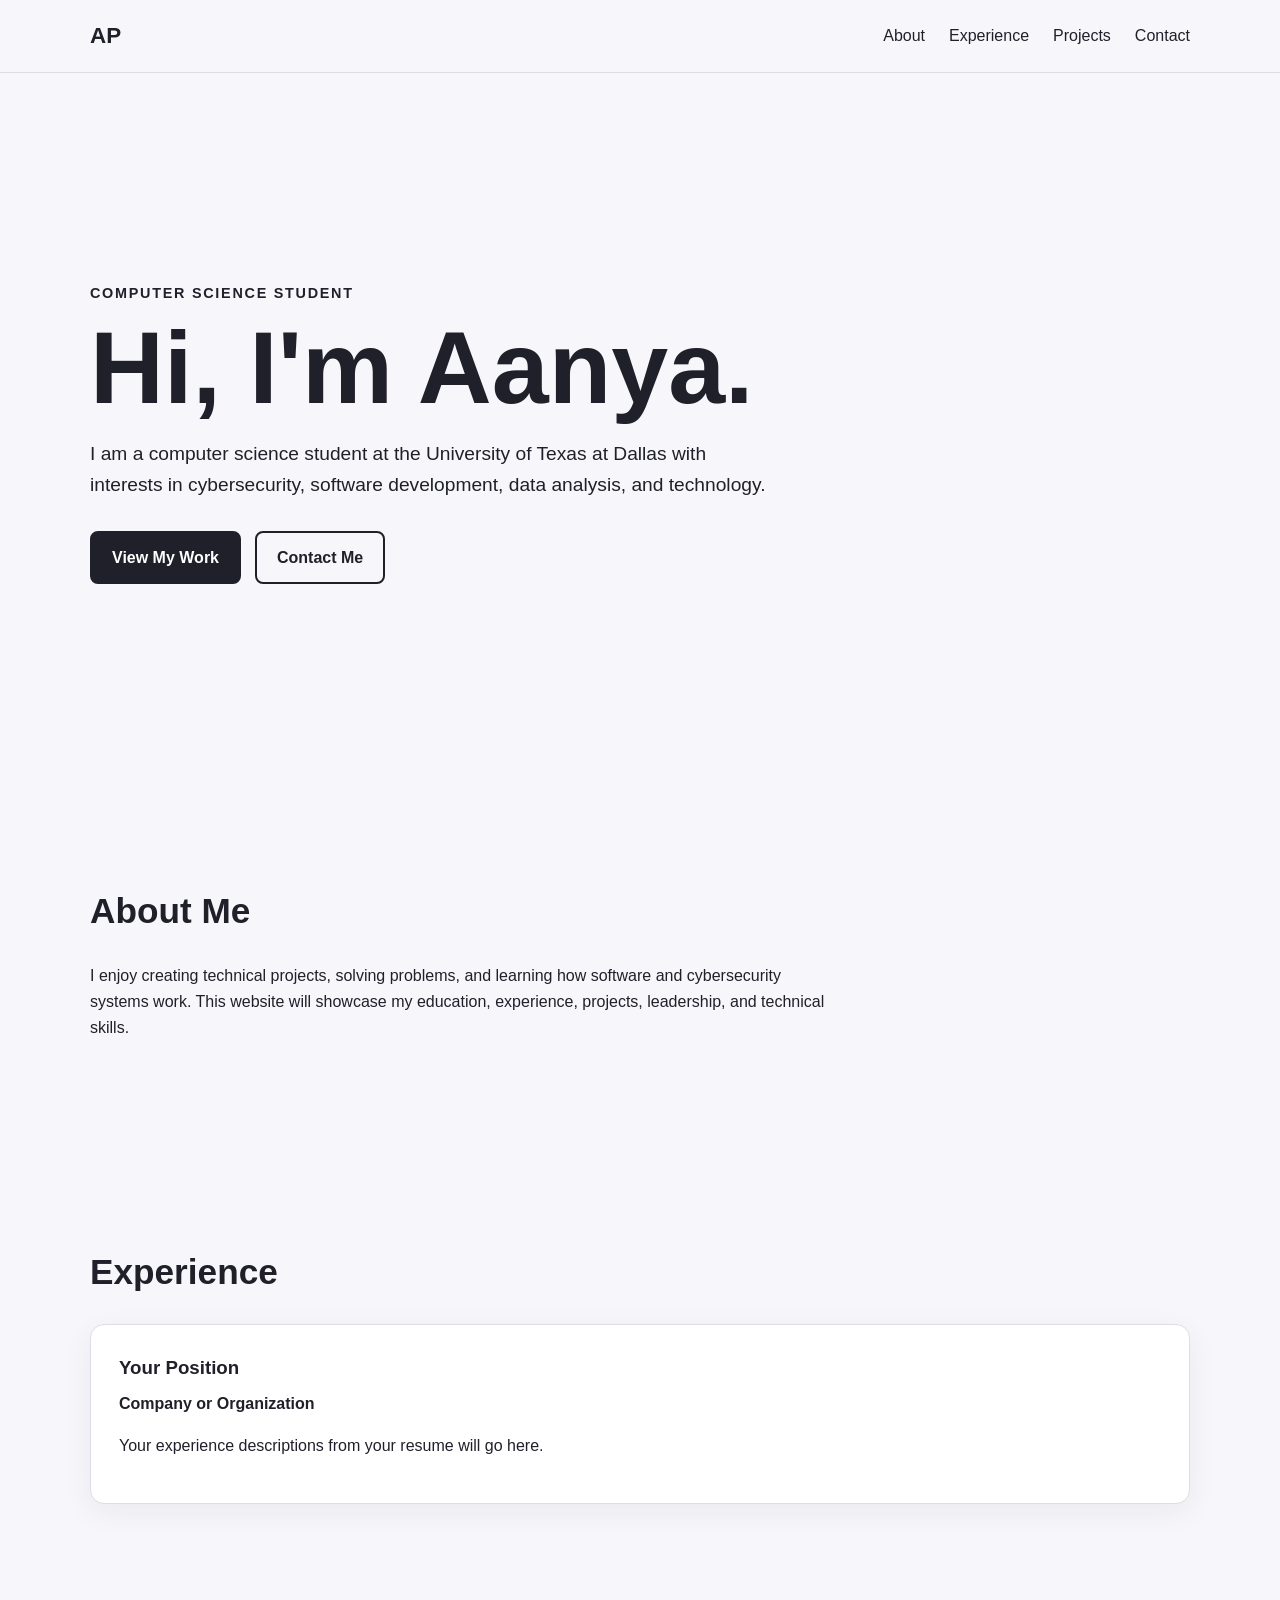
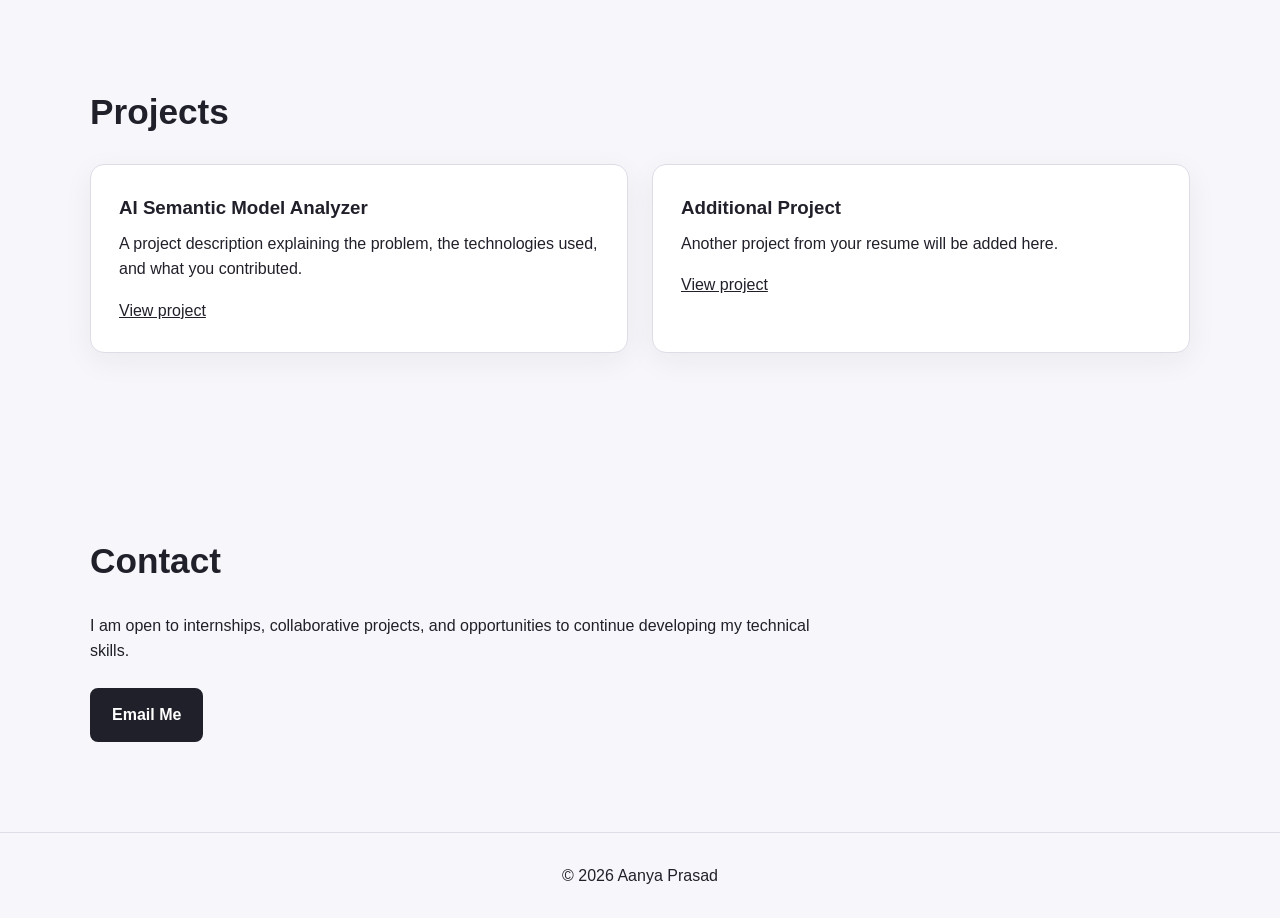
==== index.html @ 8bf86029 "created initial portfolio website" ====
<!DOCTYPE html>
<html lang="en">
<head>
    <meta charset="UTF-8">

    <meta
        name="viewport"
        content="width=device-width, initial-scale=1.0"
    >

    <meta
        name="description"
        content="Portfolio website for Aanya Prasad, a computer science student at UT Dallas."
    >

    <title>Aanya Prasad | Portfolio</title>

    <link rel="stylesheet" href="css/style.css">
</head>

<body>
    <header class="site-header">
        <nav class="navbar">
            <a class="logo" href="#home">AP</a>

            <ul class="nav-links">
                <li><a href="#about">About</a></li>
                <li><a href="#experience">Experience</a></li>
                <li><a href="#projects">Projects</a></li>
                <li><a href="#contact">Contact</a></li>
            </ul>
        </nav>
    </header>

    <main>
        <section id="home" class="hero">
            <p class="eyebrow">Computer Science Student</p>

            <h1>Hi, I'm Aanya.</h1>

            <p class="hero-description">
                I am a computer science student at the University of Texas
                at Dallas with interests in cybersecurity, software
                development, data analysis, and technology.
            </p>

            <div class="hero-buttons">
                <a class="button primary-button" href="#projects">
                    View My Work
                </a>

                <a class="button secondary-button" href="#contact">
                    Contact Me
                </a>
            </div>
        </section>

        <section id="about" class="content-section">
            <h2>About Me</h2>

            <p>
                I enjoy creating technical projects, solving problems, and
                learning how software and cybersecurity systems work. This
                website will showcase my education, experience, projects,
                leadership, and technical skills.
            </p>
        </section>

        <section id="experience" class="content-section">
            <h2>Experience</h2>

            <article class="card">
                <h3>Your Position</h3>
                <p class="card-subtitle">Company or Organization</p>
                <p>
                    Your experience descriptions from your resume will go here.
                </p>
            </article>
        </section>

        <section id="projects" class="content-section">
            <h2>Projects</h2>

            <div class="card-grid">
                <article class="card">
                    <h3>AI Semantic Model Analyzer</h3>

                    <p>
                        A project description explaining the problem, the
                        technologies used, and what you contributed.
                    </p>

                    <a href="#" aria-label="View AI Semantic Model Analyzer">
                        View project
                    </a>
                </article>

                <article class="card">
                    <h3>Additional Project</h3>

                    <p>
                        Another project from your resume will be added here.
                    </p>

                    <a href="#" aria-label="View additional project">
                        View project
                    </a>
                </article>
            </div>
        </section>

        <section id="contact" class="content-section">
            <h2>Contact</h2>

            <p>
                I am open to internships, collaborative projects, and
                opportunities to continue developing my technical skills.
            </p>

            <a class="button primary-button" href="mailto:your-email@example.com">
                Email Me
            </a>
        </section>
    </main>

    <footer>
        <p>
            &copy; <span id="current-year"></span> Aanya Prasad
        </p>
    </footer>

    <script src="js/script.js"></script>
</body>
</html>
---- css/style.css ----
/* Reset some browser defaults */
* {
    box-sizing: border-box;
    margin: 0;
    padding: 0;
}

html {
    scroll-behavior: smooth;
}

body {
    background: #f7f7fb;
    color: #20202a;
    font-family: Arial, Helvetica, sans-serif;
    line-height: 1.6;
}

a {
    color: inherit;
}

.site-header {
    position: sticky;
    top: 0;
    z-index: 100;
    background: rgba(247, 247, 251, 0.95);
    border-bottom: 1px solid #ddddE8;
}

.navbar {
    display: flex;
    align-items: center;
    justify-content: space-between;
    width: min(1100px, 90%);
    min-height: 72px;
    margin: 0 auto;
}

.logo {
    font-size: 1.4rem;
    font-weight: bold;
    text-decoration: none;
}

.nav-links {
    display: flex;
    gap: 24px;
    list-style: none;
}

.nav-links a {
    text-decoration: none;
}

.nav-links a:hover {
    text-decoration: underline;
}

main {
    width: min(1100px, 90%);
    margin: 0 auto;
}

.hero {
    display: flex;
    min-height: 80vh;
    flex-direction: column;
    justify-content: center;
    padding: 80px 0;
}

.eyebrow {
    margin-bottom: 12px;
    font-size: 0.9rem;
    font-weight: bold;
    letter-spacing: 0.12em;
    text-transform: uppercase;
}

.hero h1 {
    max-width: 800px;
    margin-bottom: 20px;
    font-size: clamp(3rem, 8vw, 6.5rem);
    line-height: 1;
}

.hero-description {
    max-width: 680px;
    font-size: 1.2rem;
}

.hero-buttons {
    display: flex;
    flex-wrap: wrap;
    gap: 14px;
    margin-top: 30px;
}

.button {
    display: inline-block;
    padding: 12px 20px;
    border: 2px solid #20202a;
    border-radius: 8px;
    font-weight: bold;
    text-decoration: none;
}

.primary-button {
    background: #20202a;
    color: white;
}

.secondary-button {
    background: transparent;
}

.button:hover {
    transform: translateY(-2px);
}

.content-section {
    padding: 90px 0;
}

.content-section h2 {
    margin-bottom: 24px;
    font-size: 2.2rem;
}

.content-section > p {
    max-width: 750px;
    margin-bottom: 24px;
}

.card-grid {
    display: grid;
    grid-template-columns: repeat(2, minmax(0, 1fr));
    gap: 24px;
}

.card {
    padding: 28px;
    background: white;
    border: 1px solid #ddddE8;
    border-radius: 14px;
    box-shadow: 0 8px 30px rgba(20, 20, 40, 0.06);
}

.card h3 {
    margin-bottom: 8px;
}

.card p {
    margin-bottom: 16px;
}

.card-subtitle {
    font-weight: bold;
}

footer {
    padding: 30px;
    text-align: center;
    border-top: 1px solid #ddddE8;
}

@media (max-width: 700px) {
    .nav-links {
        gap: 12px;
        font-size: 0.9rem;
    }

    .card-grid {
        grid-template-columns: 1fr;
    }

    .hero {
        min-height: 70vh;
    }
}
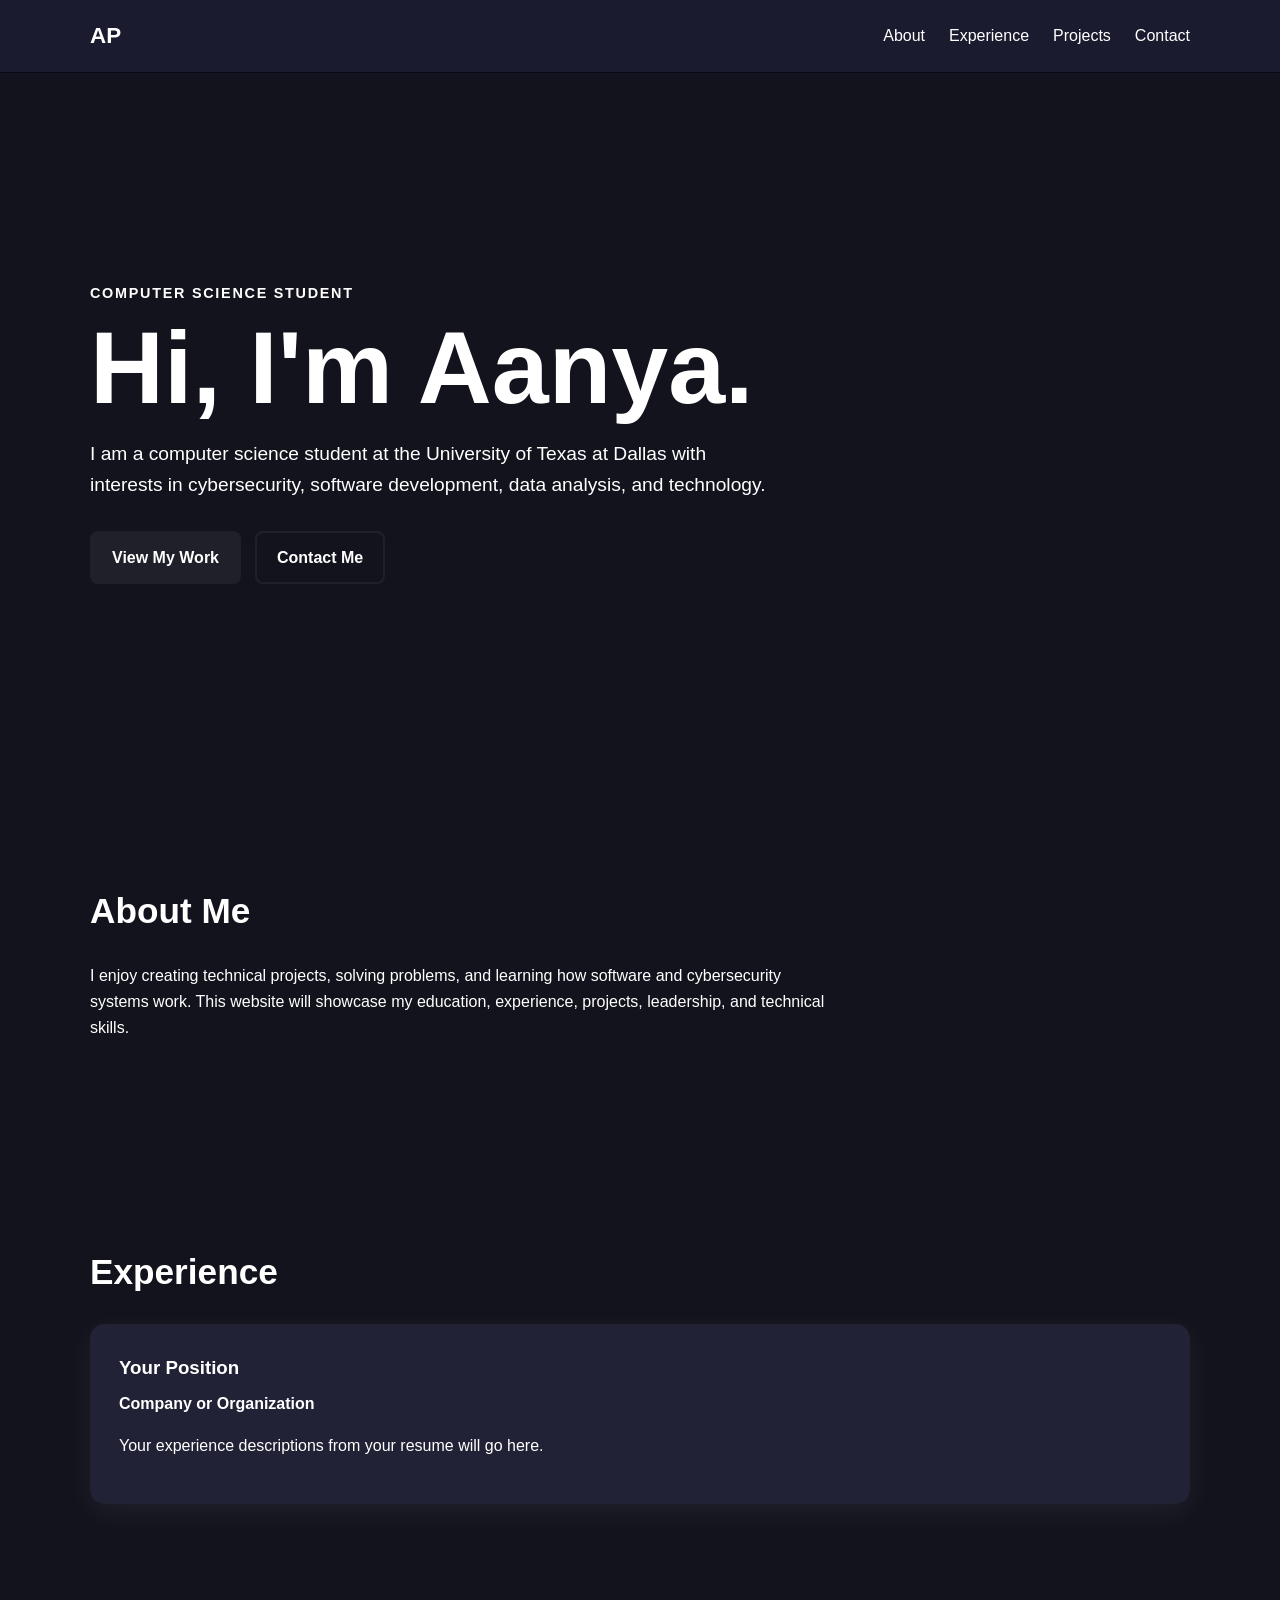
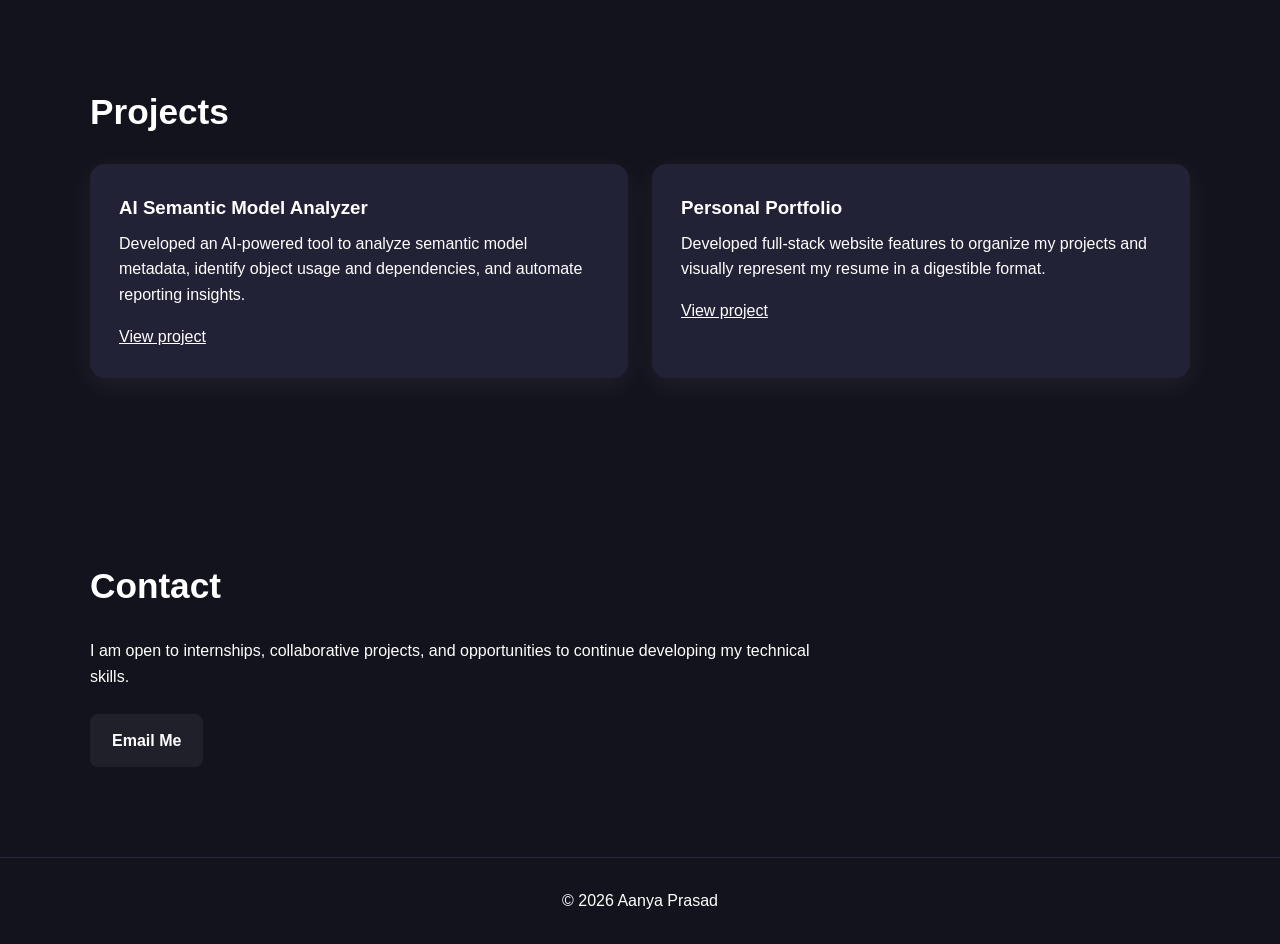
==== commit 9cd2cf36: "updated button glow" ====
--- a/index.html
+++ b/index.html
@@ -86,8 +86,9 @@
                     <h3>AI Semantic Model Analyzer</h3>
 
                     <p>
-                        A project description explaining the problem, the
-                        technologies used, and what you contributed.
+                        Developed an AI-powered tool to analyze semantic model 
+                        metadata, identify object usage and dependencies, and 
+                        automate reporting insights.
                     </p>
 
                     <a href="#" aria-label="View AI Semantic Model Analyzer">
@@ -96,10 +97,12 @@
                 </article>
 
                 <article class="card">
-                    <h3>Additional Project</h3>
+                    <h3>Personal Portfolio</h3>
 
                     <p>
-                        Another project from your resume will be added here.
+                        Developed full-stack website features to organize
+                        my projects and visually represent my resume in a 
+                        digestible format.
                     </p>
 
                     <a href="#" aria-label="View additional project">
--- a/css/style.css
+++ b/css/style.css
@@ -10,8 +10,8 @@
 }
 
 body {
-    background: #f7f7fb;
-    color: #20202a;
+    background: #13131d;
+    color: #ffffff;
     font-family: Arial, Helvetica, sans-serif;
     line-height: 1.6;
 }
@@ -24,8 +24,8 @@
     position: sticky;
     top: 0;
     z-index: 100;
-    background: rgba(247, 247, 251, 0.95);
-    border-bottom: 1px solid #ddddE8;
+    background: rgba(28, 28, 49, 0.95);
+    border-bottom: 1px solid #0a0a16;
 }
 
 .navbar {
@@ -104,6 +104,12 @@
     border-radius: 8px;
     font-weight: bold;
     text-decoration: none;
+
+    transition:
+        transform 0.25s ease,
+        box-shadow 0.25s ease,
+        background-color 0.25s ease,
+        color 0.25s ease;
 }
 
 .primary-button {
@@ -116,7 +122,10 @@
 }
 
 .button:hover {
-    transform: translateY(-2px);
+    transform: translateY(-3px) scale(1.03);
+    box-shadow:
+        0 0 10px rgba(121, 107, 245, 0.4),
+        0 0 25px rgba(20, 14, 75, 0.25);
 }
 
 .content-section {
@@ -141,10 +150,10 @@
 
 .card {
     padding: 28px;
-    background: white;
-    border: 1px solid #ddddE8;
+    background: rgb(33, 34, 53);
+    border: 1px solid #212132;
     border-radius: 14px;
-    box-shadow: 0 8px 30px rgba(20, 20, 40, 0.06);
+    box-shadow: 0 8px 30px rgba(253, 253, 253, 0.06);
 }
 
 .card h3 {
@@ -162,7 +171,7 @@
 footer {
     padding: 30px;
     text-align: center;
-    border-top: 1px solid #ddddE8;
+    border-top: 1px solid #27273f;
 }
 
 @media (max-width: 700px) {
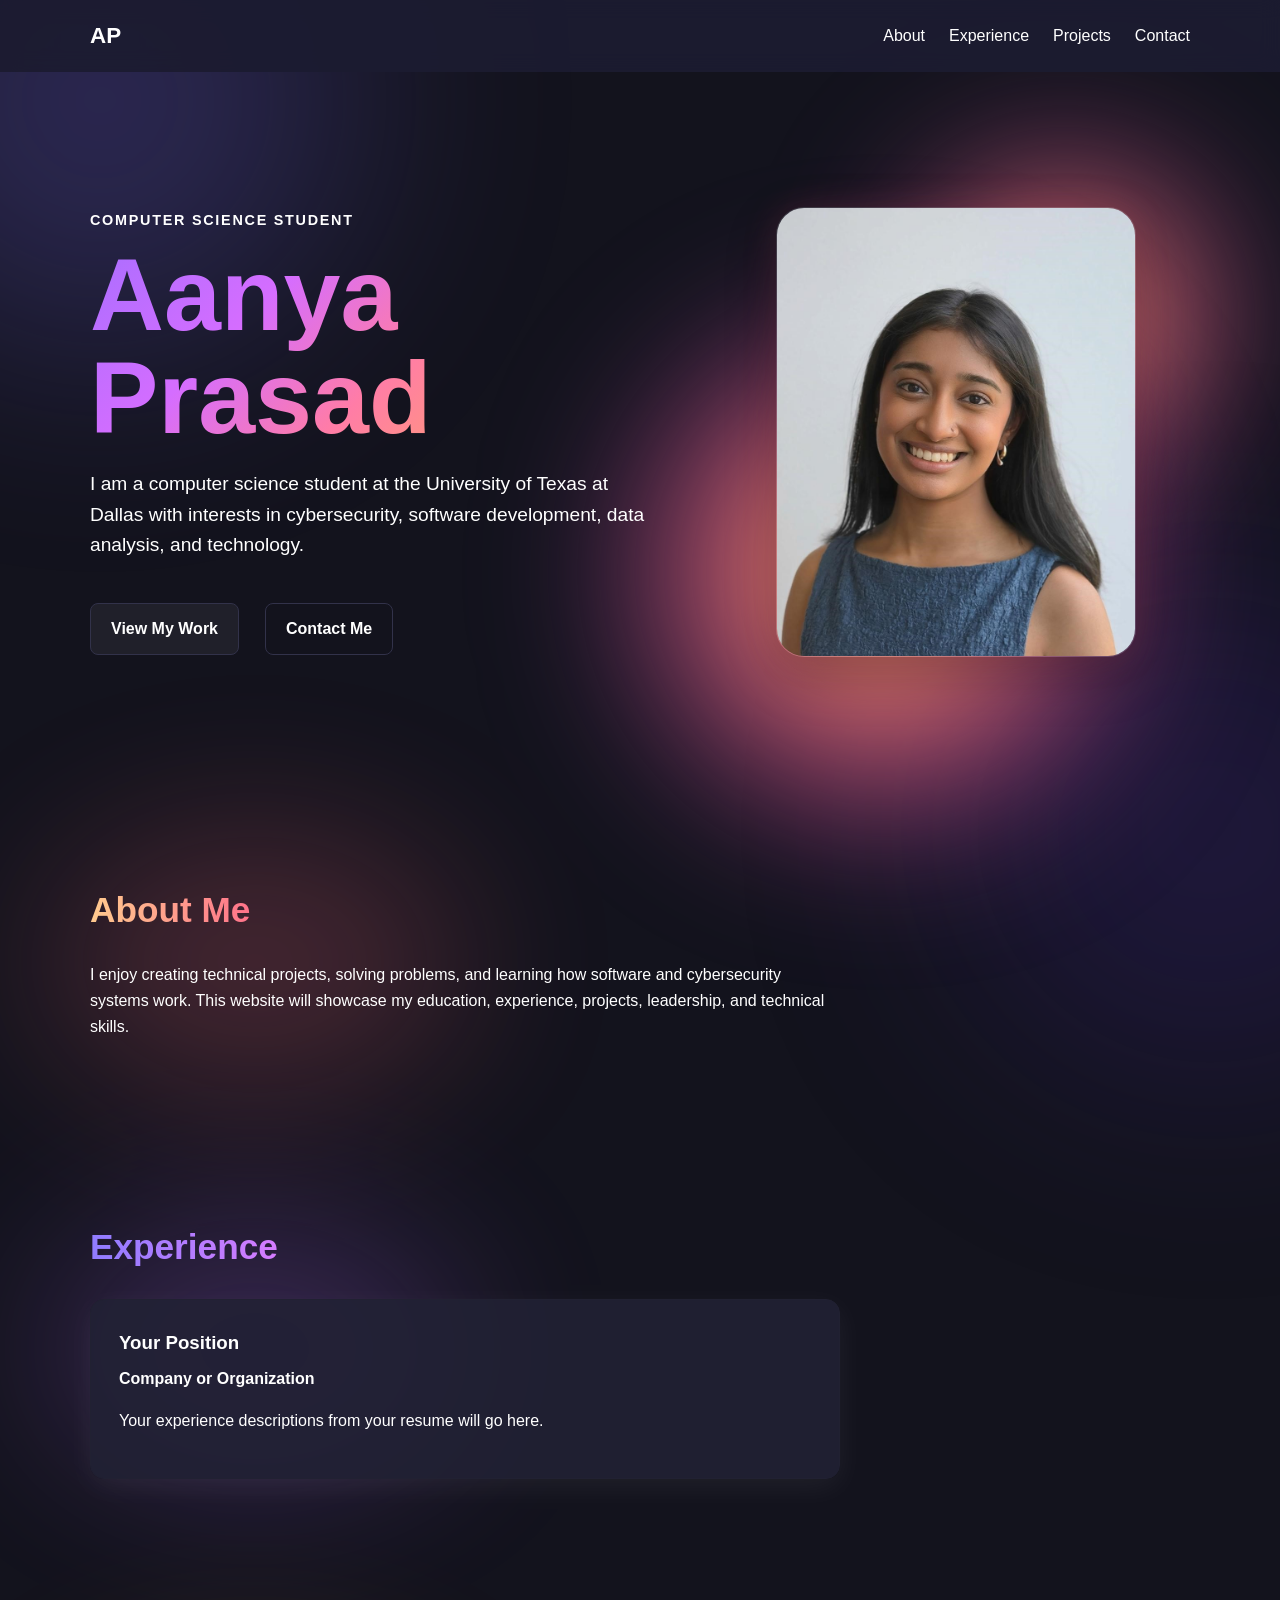
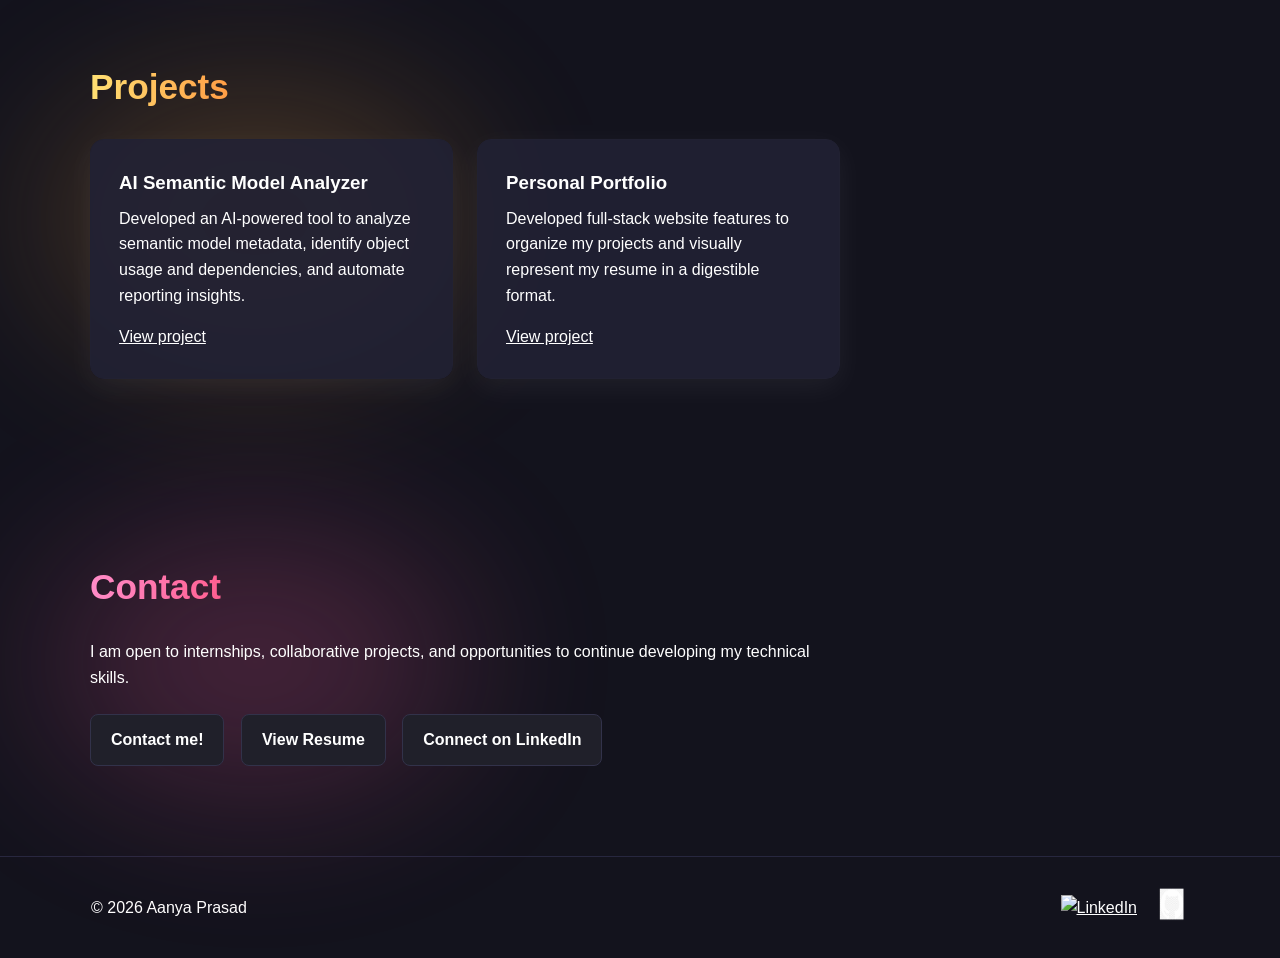
==== commit 480be970: "footer update, contact page fleshed out, idk what else" ====
--- a/index.html
+++ b/index.html
@@ -15,13 +15,13 @@
 
     <title>Aanya Prasad | Portfolio</title>
 
-    <link rel="stylesheet" href="css/style.css">
+    <link rel="stylesheet" href="assets/css/style.css">
 </head>
 
 <body>
     <header class="site-header">
         <nav class="navbar">
-            <a class="logo" href="#home">AP</a>
+            <a class="logo" href="index.html">AP</a>
 
             <ul class="nav-links">
                 <li><a href="#about">About</a></li>
@@ -34,104 +34,164 @@
 
     <main>
         <section id="home" class="hero">
-            <p class="eyebrow">Computer Science Student</p>
+            <div class="hero-content">
+                <p class="eyebrow">Computer Science Student</p>
 
-            <h1>Hi, I'm Aanya.</h1>
+                <h1 class="hero-name">Aanya Prasad</h1>
 
-            <p class="hero-description">
-                I am a computer science student at the University of Texas
-                at Dallas with interests in cybersecurity, software
-                development, data analysis, and technology.
-            </p>
+                <p class="hero-description">
+                    I am a computer science student at the University of Texas
+                    at Dallas with interests in cybersecurity, software
+                    development, data analysis, and technology.
+                </p>
 
-            <div class="hero-buttons">
-                <a class="button primary-button" href="#projects">
-                    View My Work
-                </a>
+                <div class="hero-buttons">
+                    <a class="button primary-button" href="#projects">
+                        View My Work
+                    </a>
 
-                <a class="button secondary-button" href="#contact">
-                    Contact Me
-                </a>
+                    <a class="button secondary-button" href="#contact">
+                        Contact Me
+                    </a>
+                </div>
+            </div>
+
+            <div class="hero-visual">
+                <div class="glow glow-top"></div>
+                <div class="glow glow-bottom"></div>
+
+                <img
+                    class="headshot"
+                    src="assets/images/headshot.jpg"
+                    alt="Portrait of Aanya Prasad"
+                >
             </div>
         </section>
 
-        <section id="about" class="content-section">
-            <h2>About Me</h2>
+        <section id="about" class="content-section about-section">
+            <div class="section-text">
+                <h2>About Me</h2>
 
-            <p>
-                I enjoy creating technical projects, solving problems, and
-                learning how software and cybersecurity systems work. This
-                website will showcase my education, experience, projects,
-                leadership, and technical skills.
-            </p>
+                <p>
+                    I enjoy creating technical projects, solving problems, and
+                    learning how software and cybersecurity systems work. This
+                    website will showcase my education, experience, projects,
+                    leadership, and technical skills.
+                </p>
+            </div>
         </section>
 
-        <section id="experience" class="content-section">
-            <h2>Experience</h2>
-
-            <article class="card">
-                <h3>Your Position</h3>
-                <p class="card-subtitle">Company or Organization</p>
-                <p>
-                    Your experience descriptions from your resume will go here.
-                </p>
-            </article>
-        </section>
-
-        <section id="projects" class="content-section">
-            <h2>Projects</h2>
-
-            <div class="card-grid">
-                <article class="card">
-                    <h3>AI Semantic Model Analyzer</h3>
-
-                    <p>
-                        Developed an AI-powered tool to analyze semantic model 
-                        metadata, identify object usage and dependencies, and 
-                        automate reporting insights.
-                    </p>
-
-                    <a href="#" aria-label="View AI Semantic Model Analyzer">
-                        View project
-                    </a>
-                </article>
+        <section id="experience" class="content-section experience-section">
+            <div class="section-text">
+                <h2>Experience</h2>
 
                 <article class="card">
-                    <h3>Personal Portfolio</h3>
-
+                    <h3>Your Position</h3>
+                    <p class="card-subtitle">Company or Organization</p>
                     <p>
-                        Developed full-stack website features to organize
-                        my projects and visually represent my resume in a 
-                        digestible format.
+                        Your experience descriptions from your resume will go here.
                     </p>
-
-                    <a href="#" aria-label="View additional project">
-                        View project
-                    </a>
                 </article>
             </div>
         </section>
 
-        <section id="contact" class="content-section">
-            <h2>Contact</h2>
+        <section id="projects" class="content-section projects-section">
+            <div class = "section-text">
+                <h2>Projects</h2>
 
-            <p>
-                I am open to internships, collaborative projects, and
-                opportunities to continue developing my technical skills.
-            </p>
+                <div class="card-grid">
+                    <article class="card">
+                        <h3>AI Semantic Model Analyzer</h3>
 
-            <a class="button primary-button" href="mailto:your-email@example.com">
-                Email Me
-            </a>
+                        <p>
+                            Developed an AI-powered tool to analyze semantic model 
+                            metadata, identify object usage and dependencies, and 
+                            automate reporting insights.
+                        </p>
+
+                        <a href="#" aria-label="View AI Semantic Model Analyzer">
+                            View project
+                        </a>
+                    </article>
+
+                    <article class="card">
+                        <h3>Personal Portfolio</h3>
+
+                        <p>
+                            Developed full-stack website features to organize
+                            my projects and visually represent my resume in a 
+                            digestible format.
+                        </p>
+
+                        <a href="#" aria-label="View additional project">
+                            View project
+                        </a>
+                    </article>
+                </div>
+            </div>
+        </section>
+
+        <section id="contact" class="content-section contact-section">
+            <div class = "section-text">
+                <h2>Contact</h2>
+
+                <p>
+                    I am open to internships, collaborative projects, and
+                    opportunities to continue developing my technical skills.
+                </p>
+
+                <a class="button primary-button" href="contact.html">
+                    Contact me!
+                </a>
+
+                <a class="button primary-button" href="assets/resume/Aanya_Resume_2026.pdf"
+                    target="_blank">
+                    View Resume
+                </a>
+
+                <a class="button primary-button" href="https://www.linkedin.com/in/aanya-prasad-876735283/"
+                    target="_blank"
+                    rel="noopener noreferrer">
+                    Connect on LinkedIn
+                </a>
+            </div>
         </section>
     </main>
 
     <footer>
-        <p>
-            &copy; <span id="current-year"></span> Aanya Prasad
-        </p>
+        <div class="footer-content">
+            <p>&copy; <span id="current-year"></span> Aanya Prasad</p>
+
+            <div class="social-links">
+                <a
+                    href="https://www.linkedin.com/in/aanya-prasad-876735283/"
+                    target="_blank"
+                    rel="noopener noreferrer"
+                    aria-label="Visit my LinkedIn profile"
+                >
+                    <img
+                        src="assets/images/linkedin.jpg"
+                        alt="LinkedIn"
+                        class="social-icon"
+                    >
+                </a>
+
+                <a
+                    href="https://github.com/aanyaprsd"
+                    target="_blank"
+                    rel="noopener noreferrer"
+                    aria-label="Visit my GitHub profile"
+                >
+                    <img
+                        src="assets/images/github.png"
+                        alt="GitHub"
+                        class="social-icon"
+                    >
+                </a>
+            </div>
+        </div>
     </footer>
 
-    <script src="js/script.js"></script>
+    <script src="assets/js/script.js"></script>
 </body>
 </html>
--- a/assets/css/style.css
+++ b/assets/css/style.css
@@ -0,0 +1,739 @@
+/* ------------------------------
+   Global reset and base styles
+------------------------------ */
+
+* {
+    box-sizing: border-box;
+    margin: 0;
+    padding: 0;
+}
+
+html {
+    scroll-behavior: smooth;
+}
+
+body {
+    position: relative;
+    min-height: 100vh;
+    overflow-x: hidden;
+
+    background: #13131d;
+    color: #ffffff;
+
+    font-family: Arial, Helvetica, sans-serif;
+    line-height: 1.6;
+}
+
+body::before,
+body::after {
+    content: "";
+    position: fixed;
+    z-index: -2;
+
+    width: 500px;
+    height: 500px;
+
+    border-radius: 50%;
+    filter: blur(120px);
+    opacity: 0.35;
+
+    pointer-events: none;
+}
+
+body::before {
+    top: -150px;
+    left: -150px;
+
+    background: rgba(121, 107, 245, 0.7);
+}
+
+body::after {
+    right: -180px;
+    bottom: -180px;
+
+    background: rgba(70, 40, 160, 0.65);
+}
+
+a {
+    color: inherit;
+}
+
+
+/* ------------------------------
+   Header and navigation
+------------------------------ */
+
+.site-header {
+    position: sticky;
+    top: 0;
+    z-index: 100;
+
+    background: rgba(28, 28, 49, 0.95);
+    backdrop-filter: blur(10px);
+}
+
+.navbar {
+    display: flex;
+    align-items: center;
+    justify-content: space-between;
+
+    width: min(1100px, 90%);
+    min-height: 72px;
+    margin: 0 auto;
+}
+
+.logo {
+    display: inline-block;
+
+    font-size: 1.4rem;
+    font-weight: bold;
+    text-decoration: none;
+
+    transition:
+        transform 0.25s ease,
+        text-shadow 0.25s ease,
+        color 0.25s ease;
+}
+
+.logo:hover {
+    transform: translateY(-3px) scale(1.08);
+
+    text-shadow:
+        0 0 10px rgba(121, 107, 245, 0.75),
+        0 0 22px rgba(121, 107, 245, 0.45),
+        0 0 34px rgba(121, 107, 245, 0.25);
+}
+
+.nav-links {
+    display: flex;
+    gap: 24px;
+
+    list-style: none;
+}
+
+.nav-links a {
+    display: inline-block;
+
+    text-decoration: none;
+    letter-spacing: 0;
+
+    transition:
+        transform 0.25s ease,
+        text-shadow 0.25s ease,
+        letter-spacing 0.25s ease,
+        color 0.25s ease;
+}
+
+.nav-links a:hover {
+    letter-spacing: 0.05em;
+    transform: translateY(-3px) scale(1.09);
+
+    text-shadow:
+        0 0 10px rgba(121, 107, 245, 0.7),
+        0 0 20px rgba(121, 107, 245, 0.45),
+        0 0 35px rgba(121, 107, 245, 0.25);
+}
+
+
+/* ------------------------------
+   Main layout
+------------------------------ */
+
+main {
+    width: min(1100px, 90%);
+    margin: 0 auto;
+}
+
+
+/* ------------------------------
+   Hero section
+------------------------------ */
+
+.hero {
+    display: grid;
+    grid-template-columns: 1.1fr 0.9fr;
+    align-items: center;
+    gap: 60px;
+
+    min-height: 80vh;
+    padding: 80px 0;
+}
+
+.hero-content {
+    position: relative;
+    z-index: 2;
+}
+
+.eyebrow {
+    margin-bottom: 12px;
+
+    font-size: 0.9rem;
+    font-weight: bold;
+    letter-spacing: 0.12em;
+    text-transform: uppercase;
+}
+
+.hero h1 {
+    max-width: 800px;
+    margin-bottom: 20px;
+
+    font-size: clamp(3rem, 8vw, 6.5rem);
+    line-height: 1;
+}
+
+.hero-name {
+    background-image: linear-gradient(
+        135deg,
+        #8174ff 0%,
+        #a96eff 20%,
+        #d56dff 42%,
+        #ff7ca7 60%,
+        #ff9d73 78%,
+        #ffe07e 100%
+    );
+
+    background-size: 150% 100%;
+    background-position: 75% center;
+
+    background-clip: text;
+    -webkit-background-clip: text;
+
+    color: transparent;
+    -webkit-text-fill-color: transparent;
+}
+
+.hero-description {
+    max-width: 680px;
+
+    font-size: 1.2rem;
+}
+
+.hero-buttons {
+    display: flex;
+    flex-wrap: wrap;
+    gap: 14px;
+
+    margin-top: 30px;
+}
+
+
+/* ------------------------------
+   Hero image and glow
+------------------------------ */
+
+.hero-visual {
+    position: relative;
+    isolation: isolate;
+
+    display: flex;
+    align-items: center;
+    justify-content: center;
+
+    min-height: 520px;
+}
+
+.glow {
+    position: absolute;
+    z-index: -1;
+
+    width: 420px;
+    height: 420px;
+
+    border-radius: 50%;
+    filter: blur(75px);
+
+    pointer-events: none;
+}
+
+.glow-bottom {
+
+    left: -100px;
+    bottom: -140px;
+    width: 520px;
+    height: 520px;
+
+    background: radial-gradient(
+        circle,
+        rgba(255, 204, 101, 1) 0%,
+        rgba(255, 118, 112, 0.85) 30%,
+        rgba(225, 76, 158, 0.55) 55%,
+        rgba(140, 88, 255, 0.25) 72%,
+        transparent 82%
+    );
+}
+
+.glow-top {
+
+    right: -40px;
+    top: -20px;
+    width: 330px;
+    height: 330px;
+
+    background: radial-gradient(
+        circle,
+        rgba(255, 204, 101, 1) 0%,
+        rgba(255, 118, 112, 0.85) 30%,
+        rgba(225, 76, 158, 0.55) 55%,
+        rgba(140, 88, 255, 0.25) 72%,
+        transparent 82%
+    );
+}
+
+.headshot-placeholder,
+.headshot {
+    position: relative;
+    z-index: 1;
+
+    width: min(360px, 85%);
+    aspect-ratio: 4 / 5;
+
+    border: 1px solid rgba(255, 255, 255, 0.16);
+    border-radius: 28px;
+}
+
+.headshot-placeholder {
+    display: flex;
+    align-items: center;
+    justify-content: center;
+
+    background: rgba(255, 255, 255, 0.04);
+    backdrop-filter: blur(10px);
+
+    color: rgba(255, 255, 255, 0.55);
+    font-weight: bold;
+    letter-spacing: 0.08em;
+    text-transform: uppercase;
+}
+
+.headshot {
+    display: block;
+    object-fit: cover;
+
+    box-shadow:
+        0 18px 50px rgba(0, 0, 0, 0.3),
+        0 0 35px rgba(255, 105, 132, 0.16);
+}
+
+
+/* ------------------------------
+   Buttons
+------------------------------ */
+
+.button {
+    display: inline-block;
+
+    padding: 12px 20px;
+
+    margin-right: 12px;
+    margin-top: 12px;
+
+    border: 1.5px solid #32324a;
+    border-radius: 8px;
+
+    font-weight: bold;
+    text-decoration: none;
+
+    transition:
+        transform 0.25s ease,
+        box-shadow 0.25s ease,
+        background-color 0.25s ease,
+        color 0.25s ease;
+}
+
+.primary-button {
+    background: #20202a;
+    color: #ffffff;
+}
+
+.secondary-button {
+    background: transparent;
+    color: #ffffff;
+}
+
+.button:hover {
+    transform: translateY(-3px) scale(1.03);
+
+    box-shadow:
+        0 0 10px rgba(121, 107, 245, 0.4),
+        0 0 25px rgba(121, 107, 245, 0.25);
+}
+
+
+/* ------------------------------
+   Content sections
+------------------------------ */
+.content-section {
+    padding: 90px 0;
+}
+
+.content-section h2 {
+    margin-bottom: 24px;
+    font-size: 2.2rem;
+}
+
+.contact-form {
+    display: flex;
+    flex-direction: column;
+    gap: 24px;
+
+    width: 100%;
+    max-width: 700px;
+}
+
+.form-field {
+    display: flex;
+    flex-direction: column;
+    gap: 8px;
+}
+
+.form-field label {
+    font-size: 0.95rem;
+    font-weight: bold;
+}
+
+.form-field input,
+.form-field textarea {
+    width: 100%;
+    padding: 14px 16px;
+
+    background: rgba(255, 255, 255, 0.05);
+    color: #ffffff;
+
+    border: 1px solid rgba(255, 255, 255, 0.15);
+    border-radius: 10px;
+
+    font: inherit;
+
+    transition:
+        border-color 0.25s ease,
+        box-shadow 0.25s ease,
+        background-color 0.25s ease;
+}
+
+.form-field textarea {
+    resize: vertical;
+    min-height: 160px;
+}
+
+.form-field input:focus,
+.form-field textarea:focus {
+    outline: none;
+
+    background: rgba(255, 255, 255, 0.07);
+    border-color: rgba(169, 110, 255, 0.8);
+
+    box-shadow:
+        0 0 0 3px rgba(169, 110, 255, 0.12),
+        0 0 22px rgba(169, 110, 255, 0.12);
+}
+
+.content-section > p {
+    max-width: 750px;
+    margin-bottom: 24px;
+}
+
+.section-text {
+    position: relative;
+    isolation: isolate;
+
+    max-width: 750px;
+}
+
+.section-text::before {
+    content: "";
+    position: absolute;
+    z-index: -1;
+
+    width: 420px;
+    height: 260px;
+
+    top: 50%;
+    left: 22%;
+
+    transform: translate(-50%, -50%);
+    border-radius: 50%;
+
+    filter: blur(85px);
+    opacity: 0.22;
+
+    pointer-events: none;
+}
+
+.section-text h2 {
+    display: inline-block;
+
+    background-clip: text;
+    -webkit-background-clip: text;
+
+    color: transparent;
+    -webkit-text-fill-color: transparent;
+}
+
+
+/* ------------------------------
+    Contact Page Stuff
+------------------------------ */
+.contact-page {
+    display: grid;
+    grid-template-columns: 0.85fr 1.15fr;
+    align-items: start;
+    gap: 70px;
+
+    min-height: calc(100vh - 72px);
+    padding: 100px 0;
+}
+
+.contact-intro h1 {
+    margin-bottom: 20px;
+
+    font-size: clamp(3rem, 7vw, 5.5rem);
+    line-height: 1;
+
+    background-image: linear-gradient(
+        275deg,
+        #fbb9db,
+        #fc3d79
+    );
+
+    background-clip: text;
+    -webkit-background-clip: text;
+
+    color: transparent;
+    -webkit-text-fill-color: transparent;
+}
+
+.contact-intro p {
+    max-width: 500px;
+}
+
+.contact-form {
+    width: 100%;
+    max-width: 650px;
+}
+
+.contact-section .button {
+    margin-top: 24px;
+}
+.contact-form-container {
+    position: relative;
+    isolation: isolate;
+    width: 100%;
+    max-width: 750px;
+}
+
+.contact-form-container::before {
+    content: "";
+    position: absolute;
+    z-index: -1;
+
+    width: 700px;
+    height: 500px;
+
+    top: 50%;
+    left: 50%;
+    transform: translate(-50%, -50%);
+
+    border-radius: 50%;
+    background: #ff5fa2;
+
+    filter: blur(110px);
+    opacity: 0.25;
+}
+
+/* ------------------------------
+   Section glow colors
+------------------------------ */
+
+.about-section .section-text::before {
+    background: #ff6f7d;
+}
+
+.experience-section .section-text::before {
+    background: #b66cff;
+}
+
+.projects-section .section-text::before {
+    background: #ffae42;
+}
+
+.contact-section .section-text::before {
+    background: #ff5fa2;
+}
+
+
+/* ------------------------------
+   Section heading gradients
+------------------------------ */
+
+.about-section h2 {
+    background-image: linear-gradient(
+        90deg,
+        #ffcb8e,
+        #ff738a
+    );
+}
+
+.experience-section h2 {
+    background-image: linear-gradient(
+        90deg,
+        #8f7cff,
+        #d67cff
+    );
+}
+
+.projects-section h2 {
+    background-image: linear-gradient(
+        90deg,
+        #ffe073,
+        #ff9d45
+    );
+}
+
+.contact-section h2 {
+    background-image: linear-gradient(
+        90deg,
+        #ff8cc8,
+        #ff5f91
+    );
+}
+
+
+/* ------------------------------
+   Cards
+------------------------------ */
+
+.card-grid {
+    display: grid;
+    grid-template-columns: repeat(2, minmax(0, 1fr));
+    gap: 24px;
+}
+
+.card {
+    padding: 28px;
+
+    background: rgba(33, 34, 53, 0.88);
+    border: 1px solid #212132;
+    border-radius: 14px;
+
+    box-shadow: 0 8px 30px rgba(253, 253, 253, 0.06);
+}
+
+.card h3 {
+    margin-bottom: 8px;
+}
+
+.card p {
+    margin-bottom: 16px;
+}
+
+.card-subtitle {
+    font-weight: bold;
+}
+
+
+/* ------------------------------
+   Footer
+------------------------------ */
+
+footer {
+    padding: 30px;
+
+    text-align: center;
+
+    border-top: 1px solid #27273f;
+}
+
+.footer-content {
+    display: flex;
+    justify-content: space-between;
+    align-items: center;
+
+    width: min(1100px, 90%);
+    margin: 0 auto;
+}
+
+.social-icon {
+    width: 34px;
+    height: 34px;
+
+    transition:
+        transform 0.25s ease,
+        filter 0.25s ease;
+}
+
+.social-icon:hover {
+    transform: translateY(-3px) scale(1.1);
+
+    filter:
+        drop-shadow(0 0 8px rgba(121, 107, 245, 0.6))
+        drop-shadow(0 0 18px rgba(121, 107, 245, 0.35));
+}
+
+.social-links {
+    display: flex;
+    align-items: center;
+    gap: 18px;
+}
+
+
+/* ------------------------------
+   Mobile styles
+------------------------------ */
+
+@media (max-width: 800px) {
+    .hero {
+        grid-template-columns: 1fr;
+        gap: 30px;
+
+        min-height: auto;
+        padding: 90px 0 60px;
+    }
+
+    .hero-visual {
+        min-height: 420px;
+    }
+
+    .headshot-placeholder,
+    .headshot {
+        width: min(320px, 82%);
+    }
+}
+
+@media (max-width: 800px) {
+    .contact-page {
+        grid-template-columns: 1fr;
+        gap: 45px;
+        padding: 70px 0;
+    }
+}
+
+@media (max-width: 700px) {
+    .navbar {
+        min-height: 64px;
+    }
+
+    .nav-links {
+        gap: 12px;
+
+        font-size: 0.9rem;
+    }
+
+    .card-grid {
+        grid-template-columns: 1fr;
+    }
+
+    .hero h1 {
+        font-size: clamp(3rem, 15vw, 5rem);
+    }
+
+    .content-section {
+        padding: 70px 0;
+    }
+
+    .section-text::before {
+        width: 320px;
+        height: 220px;
+
+        left: 35%;
+    }
+}
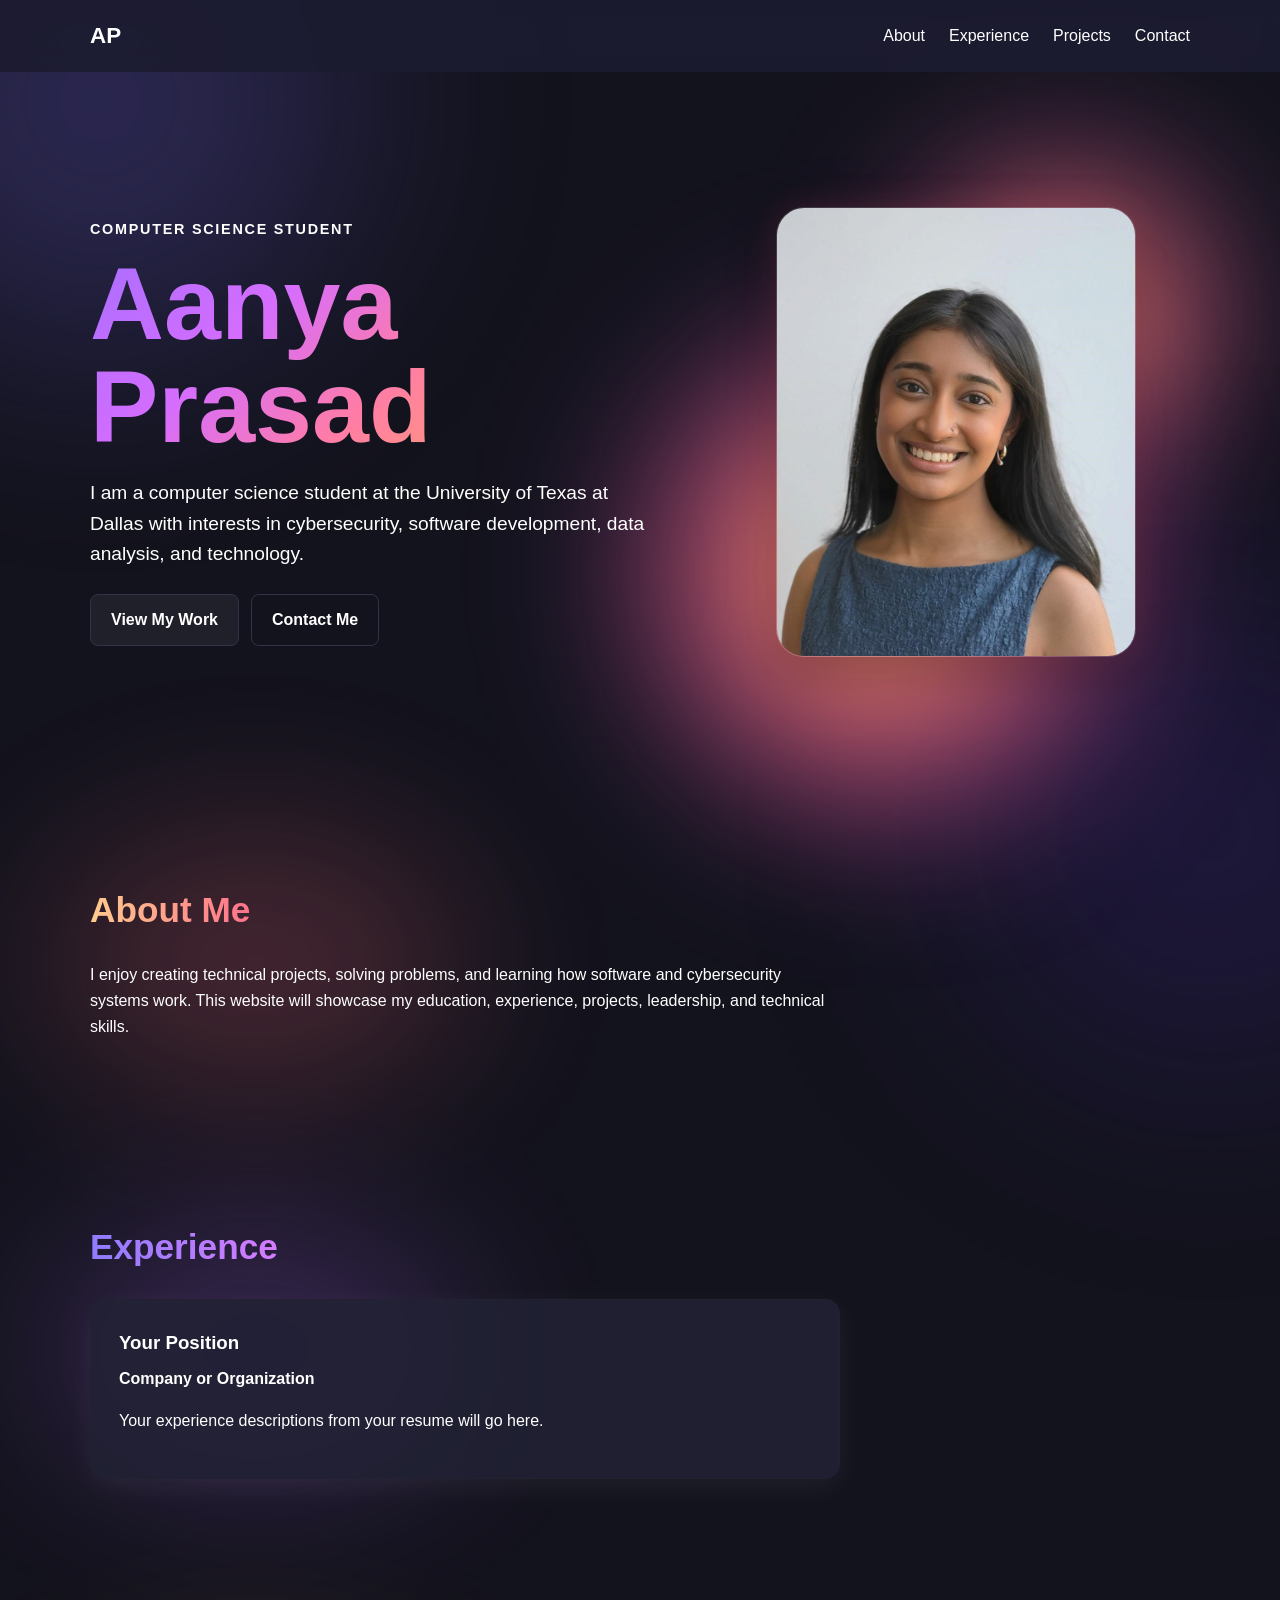
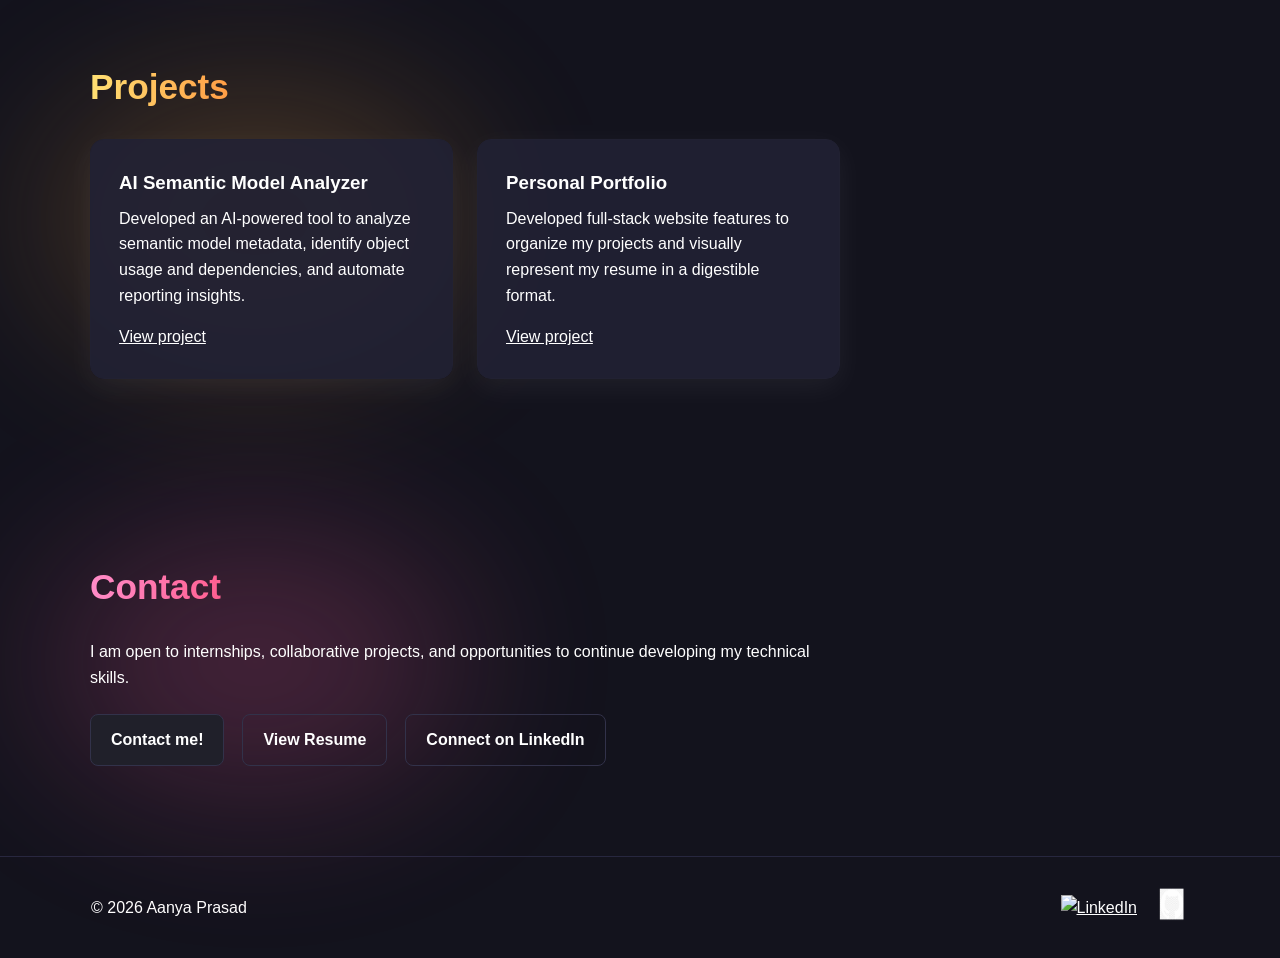
==== commit 0ae0ca47: "fixed buttons in contact section" ====
--- a/index.html
+++ b/index.html
@@ -134,26 +134,26 @@
         <section id="contact" class="content-section contact-section">
             <div class = "section-text">
                 <h2>Contact</h2>
-
                 <p>
                     I am open to internships, collaborative projects, and
                     opportunities to continue developing my technical skills.
                 </p>
+                <div class = "button-group">
+                    <a class="button primary-button" href="contact.html">
+                        Contact me!
+                    </a>
 
-                <a class="button primary-button" href="contact.html">
-                    Contact me!
-                </a>
+                    <a class="button secondary-button" href="assets/resume/Aanya_Resume_2026.pdf"
+                        target="_blank">
+                        View Resume
+                    </a>
 
-                <a class="button primary-button" href="assets/resume/Aanya_Resume_2026.pdf"
-                    target="_blank">
-                    View Resume
-                </a>
-
-                <a class="button primary-button" href="https://www.linkedin.com/in/aanya-prasad-876735283/"
-                    target="_blank"
-                    rel="noopener noreferrer">
-                    Connect on LinkedIn
-                </a>
+                    <a class="button secondary-button" href="https://www.linkedin.com/in/aanya-prasad-876735283/"
+                        target="_blank"
+                        rel="noopener noreferrer">
+                        Connect on LinkedIn
+                    </a>
+                </div>
             </div>
         </section>
     </main>
--- a/assets/css/style.css
+++ b/assets/css/style.css
@@ -211,9 +211,9 @@
 .hero-buttons {
     display: flex;
     flex-wrap: wrap;
-    gap: 14px;
-
-    margin-top: 30px;
+    gap: 12px;
+
+    margin-top: 24px;
 }
 
 
@@ -324,9 +324,6 @@
 
     padding: 12px 20px;
 
-    margin-right: 12px;
-    margin-top: 12px;
-
     border: 1.5px solid #32324a;
     border-radius: 8px;
 
@@ -338,6 +335,14 @@
         box-shadow 0.25s ease,
         background-color 0.25s ease,
         color 0.25s ease;
+    
+}
+
+.button-group{
+    display: flex;
+    flex-wrap: wrap;
+    gap: 18px;
+    margin-top: 24px;
 }
 
 .primary-button {
@@ -506,14 +511,6 @@
     max-width: 500px;
 }
 
-.contact-form {
-    width: 100%;
-    max-width: 650px;
-}
-
-.contact-section .button {
-    margin-top: 24px;
-}
 .contact-form-container {
     position: relative;
     isolation: isolate;
@@ -697,17 +694,12 @@
     .headshot {
         width: min(320px, 82%);
     }
-}
-
-@media (max-width: 800px) {
+
     .contact-page {
         grid-template-columns: 1fr;
         gap: 45px;
         padding: 70px 0;
     }
-}
-
-@media (max-width: 700px) {
     .navbar {
         min-height: 64px;
     }
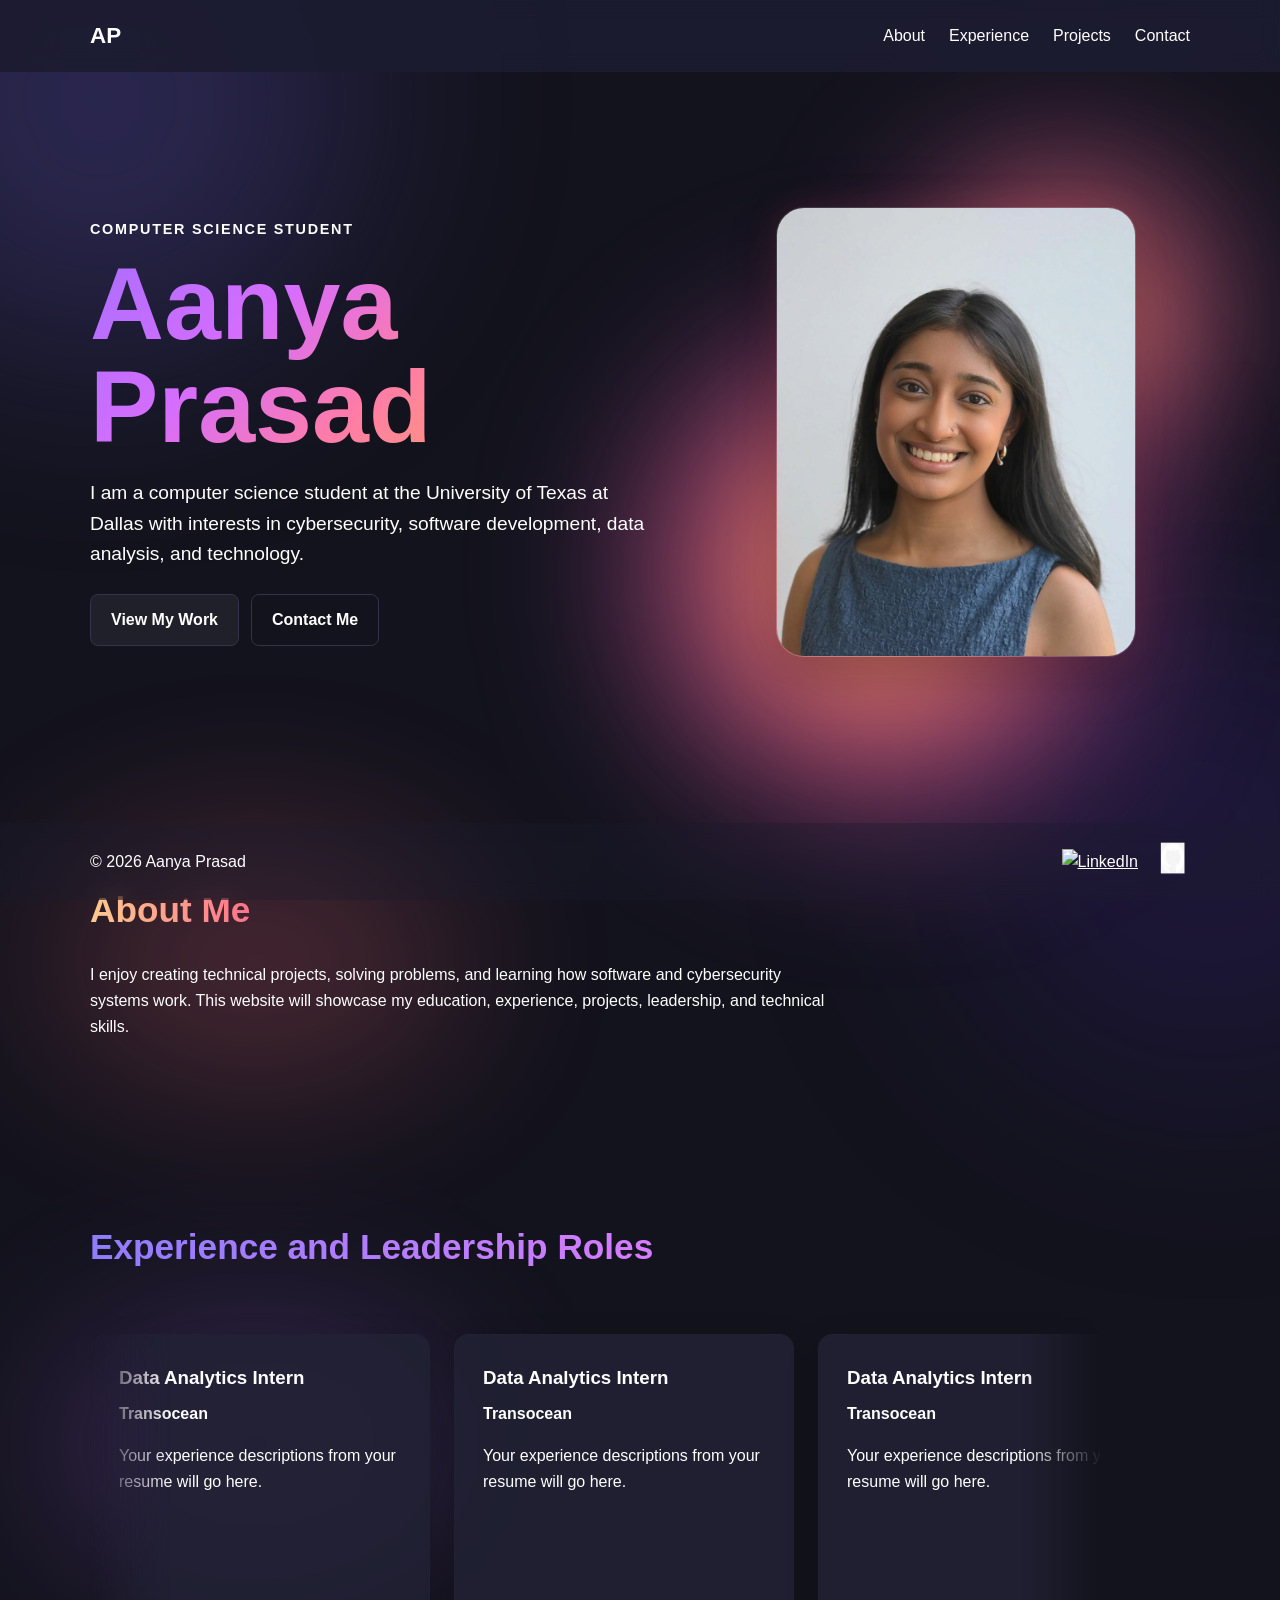
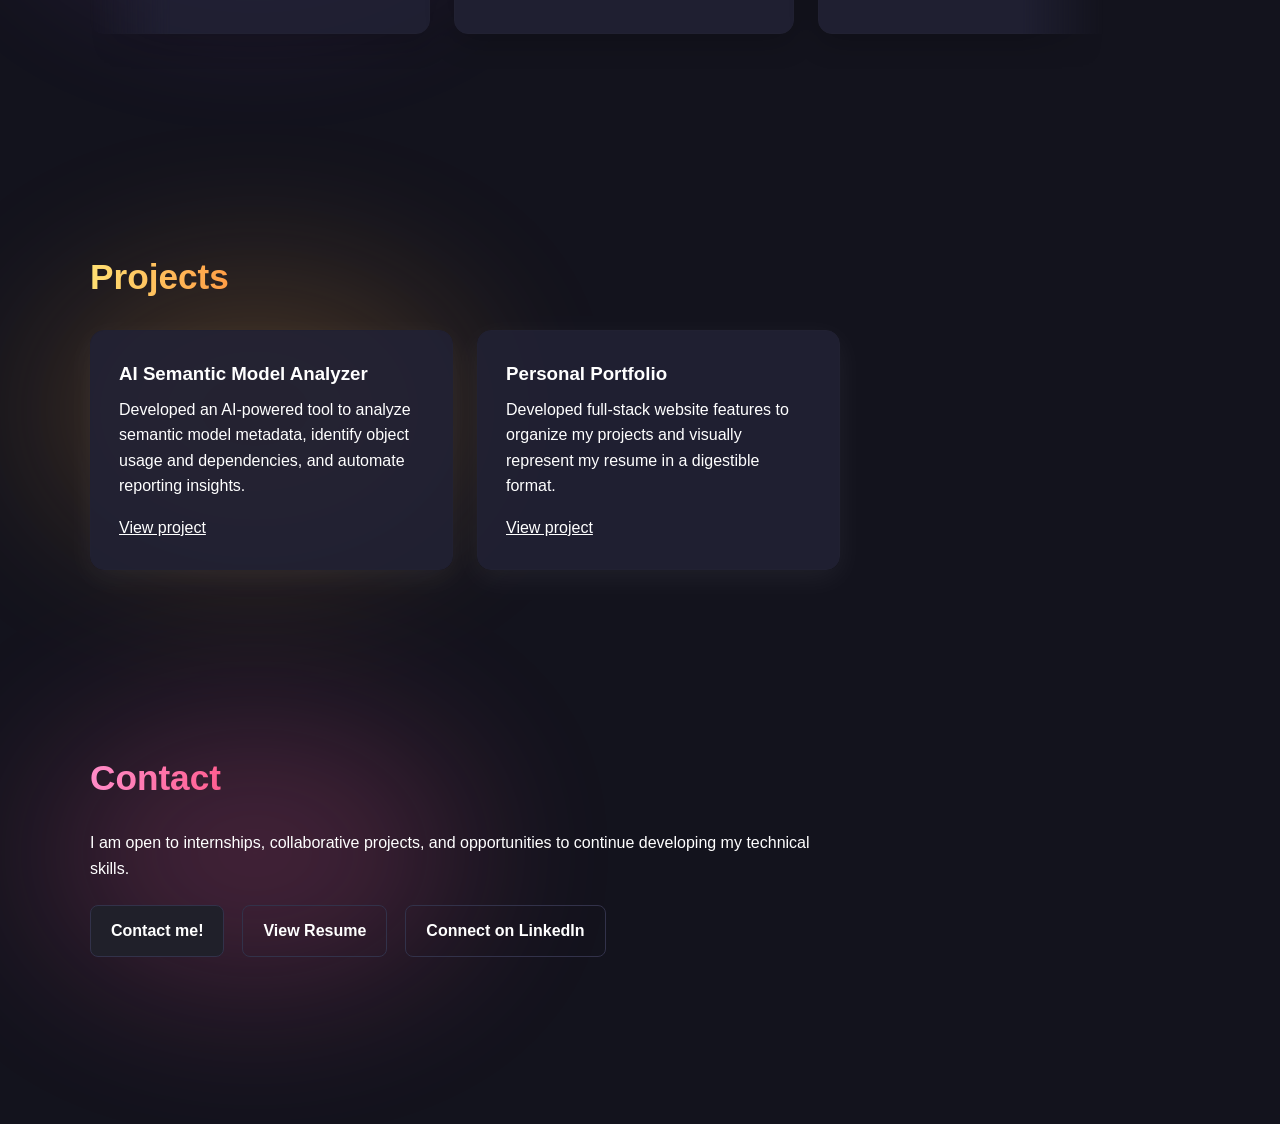
==== commit 133cd108: "changed experience + leadership into a revolving carousel, i think also did footer stuff?" ====
--- a/index.html
+++ b/index.html
@@ -83,15 +83,57 @@
 
         <section id="experience" class="content-section experience-section">
             <div class="section-text">
-                <h2>Experience</h2>
-
-                <article class="card">
-                    <h3>Your Position</h3>
-                    <p class="card-subtitle">Company or Organization</p>
-                    <p>
-                        Your experience descriptions from your resume will go here.
-                    </p>
-                </article>
+                <h2>Experience and Leadership Roles</h2>
+                <div class = "carousel">
+                    <div class = "carousel-track">
+                        <article class="card">
+                            <h3>Data Analytics Intern</h3>
+                            <p class="card-subtitle">Transocean</p>
+                            <p>
+                                Your experience descriptions from your resume will go here.
+                            </p>
+                        </article>
+                        <article class="card">
+                            <h3>Data Analytics Intern</h3>
+                            <p class="card-subtitle">Transocean</p>
+                            <p>
+                                Your experience descriptions from your resume will go here.
+                            </p>
+                        </article>
+                        <article class="card">
+                            <h3>Data Analytics Intern</h3>
+                            <p class="card-subtitle">Transocean</p>
+                            <p>
+                                Your experience descriptions from your resume will go here.
+                            </p>
+                        </article>
+
+                        <!-- duplicate for transitioning -->
+                         
+                        <article class="card">
+                            <h3>Data Analytics Intern</h3>
+                            <p class="card-subtitle">Transocean</p>
+                            <p>
+                                Your experience descriptions from your resume will go here.
+                            </p>
+                        </article>
+                        <article class="card">
+                            <h3>Data Analytics Intern</h3>
+                            <p class="card-subtitle">Transocean</p>
+                            <p>
+                                Your experience descriptions from your resume will go here.
+                            </p>
+                        </article>
+                        <article class="card">
+                            <h3>Data Analytics Intern</h3>
+                            <p class="card-subtitle">Transocean</p>
+                            <p>
+                                Your experience descriptions from your resume will go here.
+                            </p>
+                        </article>
+                    </div>
+                </div>
+                
             </div>
         </section>
 
--- a/assets/css/style.css
+++ b/assets/css/style.css
@@ -627,17 +627,120 @@
     font-weight: bold;
 }
 
+/* ------------------------------
+   CAROUSEL STUFF
+------------------------------ */
+
+
+.carousel {
+    width: 135%;
+    overflow: hidden;
+
+    padding: 35px 0;
+
+    /* Softly fades the cards at each edge */
+    -webkit-mask-image: linear-gradient(
+        to right,
+        transparent,
+        black 8%,
+        black 92%,
+        transparent
+    );
+
+    mask-image: linear-gradient(
+        to right,
+        transparent,
+        black 8%,
+        black 92%,
+        transparent
+    );
+}
+
+.carousel-track {
+    display: flex;
+    gap: 24px;
+
+    width: max-content;
+
+    animation: carousel-scroll 28s linear infinite;
+}
+
+.carousel .card {
+    flex: 0 0 340px;
+
+    min-height: 300px;
+    padding: 28px;
+
+    background: rgba(33, 34, 53, 0.88);
+    border: 1px solid #212132;
+    border-radius: 14px;
+
+    box-shadow: 0 8px 30px rgba(0, 0, 0, 0.2);
+
+    transition:
+        transform 0.3s ease,
+        box-shadow 0.3s ease,
+        border-color 0.3s ease,
+        background-color 0.3s ease;
+}
+
+.carousel:hover .carousel-track {
+    animation-play-state: paused;
+}
+
+.carousel .card:hover {
+    position: relative;
+    z-index: 5;
+
+    transform: scale(1.05);
+
+    /* border-color: rgba(213, 109, 255, 0.65); */
+
+    background: rgba(39, 39, 62, 0.96);
+
+    box-shadow:
+        0 16px 40px rgba(0, 0, 0, 0.35),
+        0 0 12px rgba(213, 109, 255, 0.4),
+        0 0 30px rgba(255, 124, 167, 0.22);
+}
+
+@keyframes carousel-scroll {
+    from {
+        transform: translateX(0);
+    }
+
+    to {
+        transform: translateX(calc(-50% - 12px));
+    }
+}
+
+@media (prefers-reduced-motion: reduce) {
+    .carousel-track {
+        animation: none;
+    }
+
+    .carousel {
+        overflow-x: auto;
+    }
+}
+
 
 /* ------------------------------
    Footer
 ------------------------------ */
 
 footer {
-    padding: 30px;
+    padding: 18px;
 
     text-align: center;
-
-    border-top: 1px solid #27273f;
+    /* border-top: 1px solid #27273f; */
+    
+    position: sticky;
+    bottom: 0;
+    z-index: 100;
+
+    background: rgba(28, 28, 49, 0.32);
+    backdrop-filter: blur(10px);
 }
 
 .footer-content {
@@ -647,6 +750,7 @@
 
     width: min(1100px, 90%);
     margin: 0 auto;
+    max-height: 72px;
 }
 
 .social-icon {
@@ -728,4 +832,17 @@
 
         left: 35%;
     }
+    .carousel .card {
+        flex-basis: 280px;
+        min-height: 280px;
+    }
+
+    .carousel-track {
+        gap: 18px;
+        animation-duration: 36s;
+    }
+
+    .carousel .card:hover {
+        transform: scale(1.03);
+    }
 }
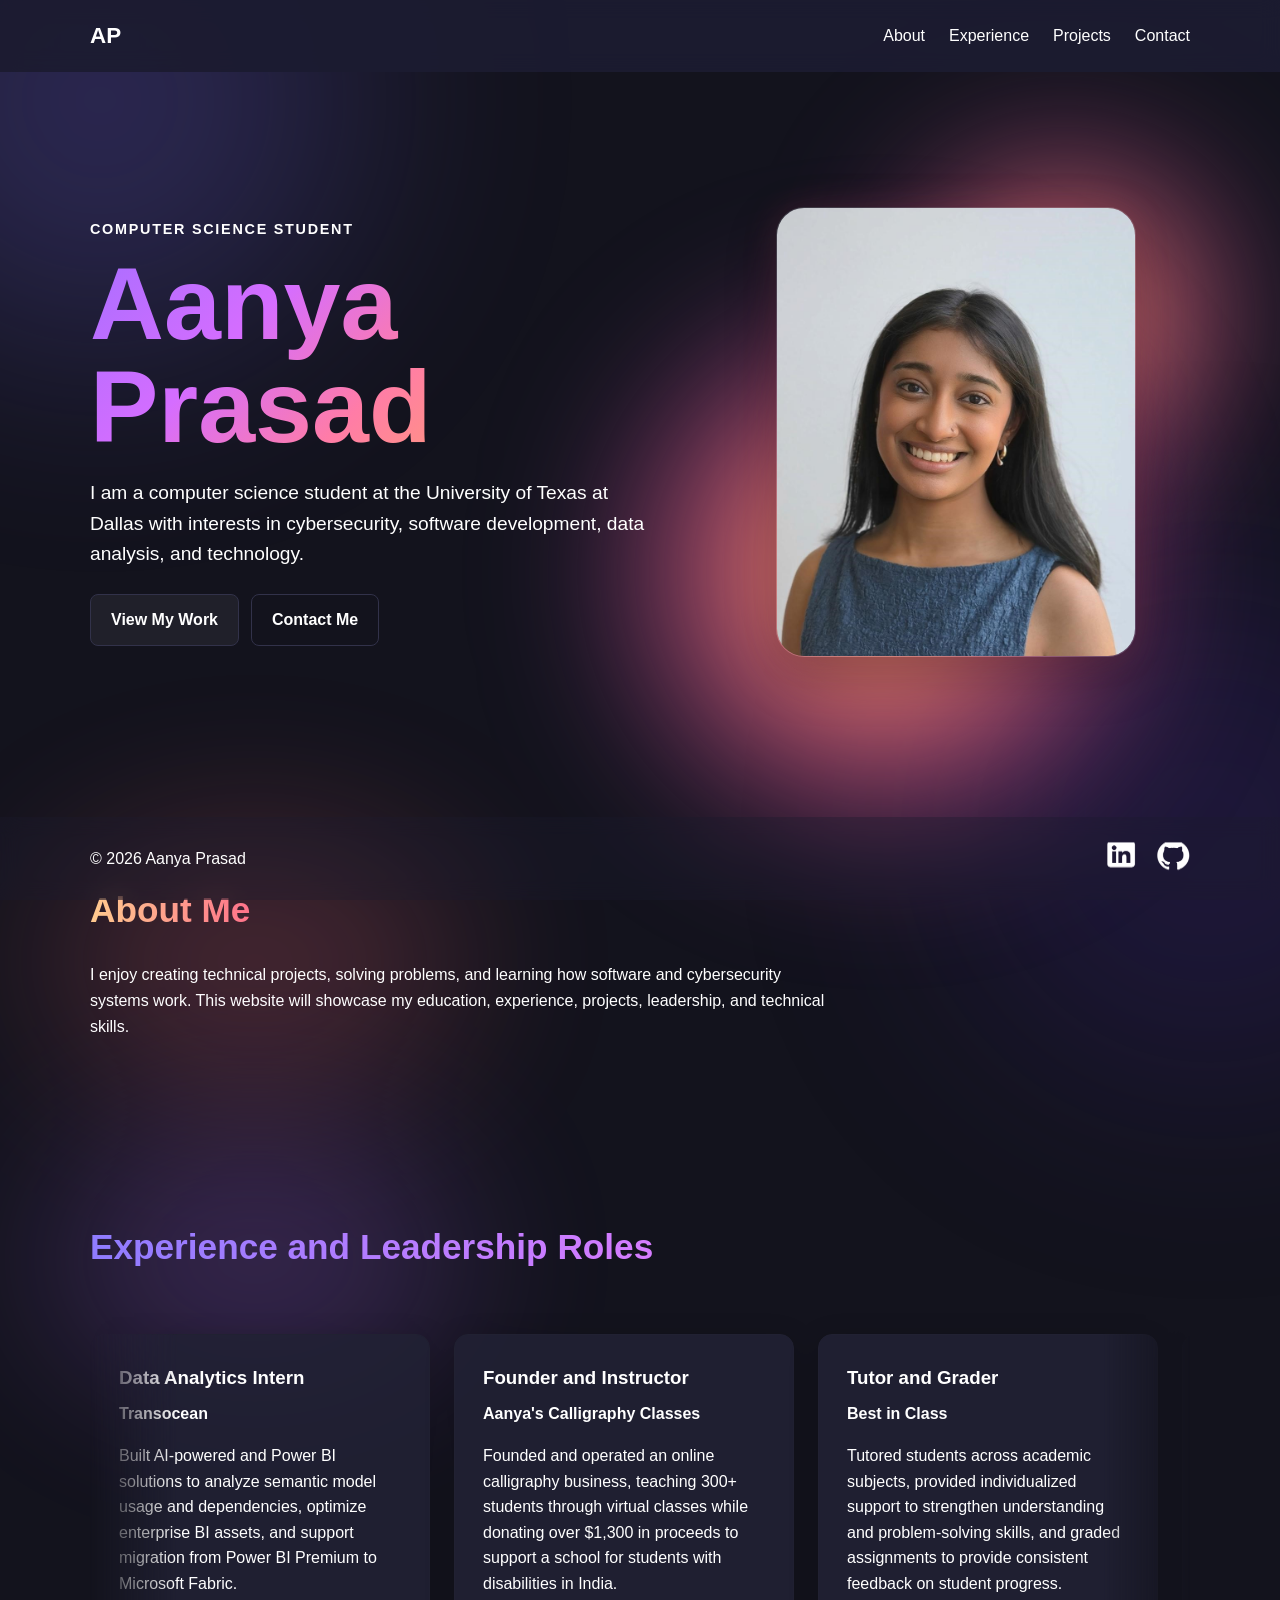
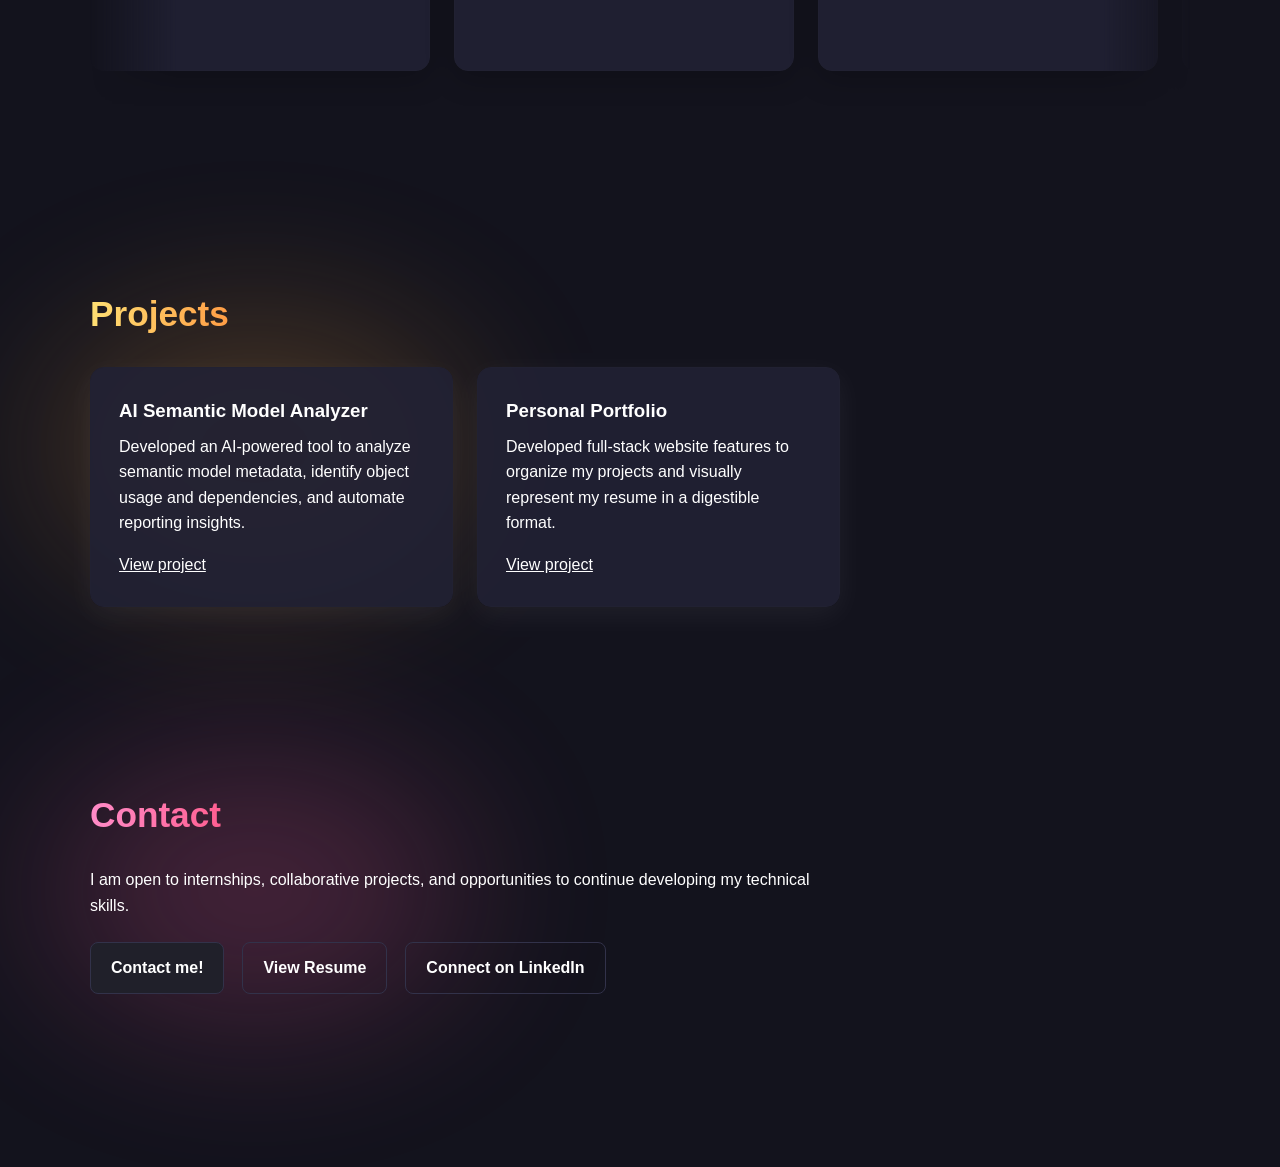
==== commit 756bd222: "added seperate css files, updated experience carousel, logos in footer, correct resume" ====
--- a/index.html
+++ b/index.html
@@ -16,6 +16,7 @@
     <title>Aanya Prasad | Portfolio</title>
 
     <link rel="stylesheet" href="assets/css/style.css">
+    <link rel="stylesheet" href="assets/css/home.css">
 </head>
 
 <body>
@@ -84,56 +85,92 @@
         <section id="experience" class="content-section experience-section">
             <div class="section-text">
                 <h2>Experience and Leadership Roles</h2>
-                <div class = "carousel">
-                    <div class = "carousel-track">
-                        <article class="card">
-                            <h3>Data Analytics Intern</h3>
-                            <p class="card-subtitle">Transocean</p>
-                            <p>
-                                Your experience descriptions from your resume will go here.
-                            </p>
-                        </article>
-                        <article class="card">
-                            <h3>Data Analytics Intern</h3>
-                            <p class="card-subtitle">Transocean</p>
-                            <p>
-                                Your experience descriptions from your resume will go here.
-                            </p>
-                        </article>
-                        <article class="card">
-                            <h3>Data Analytics Intern</h3>
-                            <p class="card-subtitle">Transocean</p>
-                            <p>
-                                Your experience descriptions from your resume will go here.
-                            </p>
-                        </article>
-
-                        <!-- duplicate for transitioning -->
-                         
-                        <article class="card">
-                            <h3>Data Analytics Intern</h3>
-                            <p class="card-subtitle">Transocean</p>
-                            <p>
-                                Your experience descriptions from your resume will go here.
-                            </p>
-                        </article>
-                        <article class="card">
-                            <h3>Data Analytics Intern</h3>
-                            <p class="card-subtitle">Transocean</p>
-                            <p>
-                                Your experience descriptions from your resume will go here.
-                            </p>
-                        </article>
-                        <article class="card">
-                            <h3>Data Analytics Intern</h3>
-                            <p class="card-subtitle">Transocean</p>
-                            <p>
-                                Your experience descriptions from your resume will go here.
-                            </p>
-                        </article>
-                    </div>
-                </div>
-                
+            </div>
+            <div class = "carousel">
+                <div class = "carousel-track">
+                    <article class="card">
+                        <h3>Data Analytics Intern</h3>
+                        <p class="card-subtitle">Transocean</p>
+                        <p>
+                            Built AI-powered and Power BI solutions to analyze semantic model usage and dependencies, 
+                            optimize enterprise BI assets, and support migration from Power BI Premium to Microsoft Fabric.
+                        </p>
+                    </article>
+                    <article class="card">
+                        <h3>Founder and Instructor</h3>
+                        <p class="card-subtitle">Aanya's Calligraphy Classes</p>
+                        <p>
+                            Founded and operated an online calligraphy business, teaching 300+ students through virtual classes 
+                            while donating over $1,300 in proceeds to support a school for students with disabilities in India.
+                        </p>
+                    </article>
+                    <article class="card">
+                        <h3>Tutor and Grader</h3>
+                        <p class="card-subtitle">Best in Class</p>
+                        <p>
+                            Tutored students across academic subjects, provided individualized support to strengthen understanding 
+                            and problem-solving skills, and graded assignments to provide consistent feedback on student progress.
+                        </p>
+                    </article>
+                    <article class="card">
+                        <h3>Head Liaison, Philanthropy, and Social Media Coordinator</h3>
+                        <p class="card-subtitle">DTX Dandiya</p>
+                        <p>
+                            Coordinate communication among 30+ collegiate teams for one of Texas’ largest collegiate Garba-Raas 
+                            competitions while supporting event organization and development of the competition website.
+                        </p>
+                    </article>
+                    <article class="card">
+                        <h3>Logistics, Marketing, and Production Chair</h3>
+                        <p class="card-subtitle">UTD TaRaas</p>
+                        <p>
+                            Coordinate team travel and competition logistics, lead production initiatives, manage social media 
+                            and digital content, and support fundraising campaigns that raise approximately $15,000 annually.
+                        </p>
+                    </article>
+
+                    <!-- duplicates for seamless flow -->
+                     <article class="card">
+                        <h3>Data Analytics Intern</h3>
+                        <p class="card-subtitle">Transocean</p>
+                        <p>
+                            Built AI-powered and Power BI solutions to analyze semantic model usage and dependencies, 
+                            optimize enterprise BI assets, and support migration from Power BI Premium to Microsoft Fabric.
+                        </p>
+                    </article>
+                    <article class="card">
+                        <h3>Founder and Instructor</h3>
+                        <p class="card-subtitle">Aanya's Calligraphy Classes</p>
+                        <p>
+                            Founded and operated an online calligraphy business, teaching 300+ students through virtual classes 
+                            while donating over $1,300 in proceeds to support a school for students with disabilities in India.
+                        </p>
+                    </article>
+                    <article class="card">
+                        <h3>Tutor and Grader</h3>
+                        <p class="card-subtitle">Best in Class</p>
+                        <p>
+                            Tutored students across academic subjects, provided individualized support to strengthen understanding 
+                            and problem-solving skills, and graded assignments to provide consistent feedback on student progress.
+                        </p>
+                    </article>
+                    <article class="card">
+                        <h3>Head Liaison, Philanthropy, and Social Media Coordinator</h3>
+                        <p class="card-subtitle">DTX Dandiya</p>
+                        <p>
+                            Coordinate communication among 30+ collegiate teams for one of Texas’ largest collegiate Garba-Raas 
+                            competitions while supporting event organization and development of the competition website.
+                        </p>
+                    </article>
+                    <article class="card">
+                        <h3>Logistics, Marketing, and Production Chair</h3>
+                        <p class="card-subtitle">UTD TaRaas</p>
+                        <p>
+                            Coordinate team travel and competition logistics, lead production initiatives, manage social media 
+                            and digital content, and support fundraising campaigns that raise approximately $15,000 annually.
+                        </p>
+                    </article>
+                </div>
             </div>
         </section>
 
@@ -212,12 +249,11 @@
                     aria-label="Visit my LinkedIn profile"
                 >
                     <img
-                        src="assets/images/linkedin.jpg"
+                        src="assets/images/linkedin.png"
                         alt="LinkedIn"
                         class="social-icon"
                     >
                 </a>
-
                 <a
                     href="https://github.com/aanyaprsd"
                     target="_blank"
--- a/assets/css/style.css
+++ b/assets/css/style.css
@@ -1,5 +1,5 @@
 /* ------------------------------
-   Global reset and base styles
+   Global reset and base/background styles
 ------------------------------ */
 
 * {
@@ -136,184 +136,13 @@
 
 
 /* ------------------------------
-   Main layout
+   Main container
 ------------------------------ */
 
 main {
     width: min(1100px, 90%);
     margin: 0 auto;
 }
-
-
-/* ------------------------------
-   Hero section
------------------------------- */
-
-.hero {
-    display: grid;
-    grid-template-columns: 1.1fr 0.9fr;
-    align-items: center;
-    gap: 60px;
-
-    min-height: 80vh;
-    padding: 80px 0;
-}
-
-.hero-content {
-    position: relative;
-    z-index: 2;
-}
-
-.eyebrow {
-    margin-bottom: 12px;
-
-    font-size: 0.9rem;
-    font-weight: bold;
-    letter-spacing: 0.12em;
-    text-transform: uppercase;
-}
-
-.hero h1 {
-    max-width: 800px;
-    margin-bottom: 20px;
-
-    font-size: clamp(3rem, 8vw, 6.5rem);
-    line-height: 1;
-}
-
-.hero-name {
-    background-image: linear-gradient(
-        135deg,
-        #8174ff 0%,
-        #a96eff 20%,
-        #d56dff 42%,
-        #ff7ca7 60%,
-        #ff9d73 78%,
-        #ffe07e 100%
-    );
-
-    background-size: 150% 100%;
-    background-position: 75% center;
-
-    background-clip: text;
-    -webkit-background-clip: text;
-
-    color: transparent;
-    -webkit-text-fill-color: transparent;
-}
-
-.hero-description {
-    max-width: 680px;
-
-    font-size: 1.2rem;
-}
-
-.hero-buttons {
-    display: flex;
-    flex-wrap: wrap;
-    gap: 12px;
-
-    margin-top: 24px;
-}
-
-
-/* ------------------------------
-   Hero image and glow
------------------------------- */
-
-.hero-visual {
-    position: relative;
-    isolation: isolate;
-
-    display: flex;
-    align-items: center;
-    justify-content: center;
-
-    min-height: 520px;
-}
-
-.glow {
-    position: absolute;
-    z-index: -1;
-
-    width: 420px;
-    height: 420px;
-
-    border-radius: 50%;
-    filter: blur(75px);
-
-    pointer-events: none;
-}
-
-.glow-bottom {
-
-    left: -100px;
-    bottom: -140px;
-    width: 520px;
-    height: 520px;
-
-    background: radial-gradient(
-        circle,
-        rgba(255, 204, 101, 1) 0%,
-        rgba(255, 118, 112, 0.85) 30%,
-        rgba(225, 76, 158, 0.55) 55%,
-        rgba(140, 88, 255, 0.25) 72%,
-        transparent 82%
-    );
-}
-
-.glow-top {
-
-    right: -40px;
-    top: -20px;
-    width: 330px;
-    height: 330px;
-
-    background: radial-gradient(
-        circle,
-        rgba(255, 204, 101, 1) 0%,
-        rgba(255, 118, 112, 0.85) 30%,
-        rgba(225, 76, 158, 0.55) 55%,
-        rgba(140, 88, 255, 0.25) 72%,
-        transparent 82%
-    );
-}
-
-.headshot-placeholder,
-.headshot {
-    position: relative;
-    z-index: 1;
-
-    width: min(360px, 85%);
-    aspect-ratio: 4 / 5;
-
-    border: 1px solid rgba(255, 255, 255, 0.16);
-    border-radius: 28px;
-}
-
-.headshot-placeholder {
-    display: flex;
-    align-items: center;
-    justify-content: center;
-
-    background: rgba(255, 255, 255, 0.04);
-    backdrop-filter: blur(10px);
-
-    color: rgba(255, 255, 255, 0.55);
-    font-weight: bold;
-    letter-spacing: 0.08em;
-    text-transform: uppercase;
-}
-
-.headshot {
-    display: block;
-    object-fit: cover;
-
-    box-shadow:
-        0 18px 50px rgba(0, 0, 0, 0.3),
-        0 0 35px rgba(255, 105, 132, 0.16);
-}
-
 
 /* ------------------------------
    Buttons
@@ -363,238 +192,6 @@
         0 0 25px rgba(121, 107, 245, 0.25);
 }
 
-
-/* ------------------------------
-   Content sections
------------------------------- */
-.content-section {
-    padding: 90px 0;
-}
-
-.content-section h2 {
-    margin-bottom: 24px;
-    font-size: 2.2rem;
-}
-
-.contact-form {
-    display: flex;
-    flex-direction: column;
-    gap: 24px;
-
-    width: 100%;
-    max-width: 700px;
-}
-
-.form-field {
-    display: flex;
-    flex-direction: column;
-    gap: 8px;
-}
-
-.form-field label {
-    font-size: 0.95rem;
-    font-weight: bold;
-}
-
-.form-field input,
-.form-field textarea {
-    width: 100%;
-    padding: 14px 16px;
-
-    background: rgba(255, 255, 255, 0.05);
-    color: #ffffff;
-
-    border: 1px solid rgba(255, 255, 255, 0.15);
-    border-radius: 10px;
-
-    font: inherit;
-
-    transition:
-        border-color 0.25s ease,
-        box-shadow 0.25s ease,
-        background-color 0.25s ease;
-}
-
-.form-field textarea {
-    resize: vertical;
-    min-height: 160px;
-}
-
-.form-field input:focus,
-.form-field textarea:focus {
-    outline: none;
-
-    background: rgba(255, 255, 255, 0.07);
-    border-color: rgba(169, 110, 255, 0.8);
-
-    box-shadow:
-        0 0 0 3px rgba(169, 110, 255, 0.12),
-        0 0 22px rgba(169, 110, 255, 0.12);
-}
-
-.content-section > p {
-    max-width: 750px;
-    margin-bottom: 24px;
-}
-
-.section-text {
-    position: relative;
-    isolation: isolate;
-
-    max-width: 750px;
-}
-
-.section-text::before {
-    content: "";
-    position: absolute;
-    z-index: -1;
-
-    width: 420px;
-    height: 260px;
-
-    top: 50%;
-    left: 22%;
-
-    transform: translate(-50%, -50%);
-    border-radius: 50%;
-
-    filter: blur(85px);
-    opacity: 0.22;
-
-    pointer-events: none;
-}
-
-.section-text h2 {
-    display: inline-block;
-
-    background-clip: text;
-    -webkit-background-clip: text;
-
-    color: transparent;
-    -webkit-text-fill-color: transparent;
-}
-
-
-/* ------------------------------
-    Contact Page Stuff
------------------------------- */
-.contact-page {
-    display: grid;
-    grid-template-columns: 0.85fr 1.15fr;
-    align-items: start;
-    gap: 70px;
-
-    min-height: calc(100vh - 72px);
-    padding: 100px 0;
-}
-
-.contact-intro h1 {
-    margin-bottom: 20px;
-
-    font-size: clamp(3rem, 7vw, 5.5rem);
-    line-height: 1;
-
-    background-image: linear-gradient(
-        275deg,
-        #fbb9db,
-        #fc3d79
-    );
-
-    background-clip: text;
-    -webkit-background-clip: text;
-
-    color: transparent;
-    -webkit-text-fill-color: transparent;
-}
-
-.contact-intro p {
-    max-width: 500px;
-}
-
-.contact-form-container {
-    position: relative;
-    isolation: isolate;
-    width: 100%;
-    max-width: 750px;
-}
-
-.contact-form-container::before {
-    content: "";
-    position: absolute;
-    z-index: -1;
-
-    width: 700px;
-    height: 500px;
-
-    top: 50%;
-    left: 50%;
-    transform: translate(-50%, -50%);
-
-    border-radius: 50%;
-    background: #ff5fa2;
-
-    filter: blur(110px);
-    opacity: 0.25;
-}
-
-/* ------------------------------
-   Section glow colors
------------------------------- */
-
-.about-section .section-text::before {
-    background: #ff6f7d;
-}
-
-.experience-section .section-text::before {
-    background: #b66cff;
-}
-
-.projects-section .section-text::before {
-    background: #ffae42;
-}
-
-.contact-section .section-text::before {
-    background: #ff5fa2;
-}
-
-
-/* ------------------------------
-   Section heading gradients
------------------------------- */
-
-.about-section h2 {
-    background-image: linear-gradient(
-        90deg,
-        #ffcb8e,
-        #ff738a
-    );
-}
-
-.experience-section h2 {
-    background-image: linear-gradient(
-        90deg,
-        #8f7cff,
-        #d67cff
-    );
-}
-
-.projects-section h2 {
-    background-image: linear-gradient(
-        90deg,
-        #ffe073,
-        #ff9d45
-    );
-}
-
-.contact-section h2 {
-    background-image: linear-gradient(
-        90deg,
-        #ff8cc8,
-        #ff5f91
-    );
-}
-
-
 /* ------------------------------
    Cards
 ------------------------------ */
@@ -633,7 +230,7 @@
 
 
 .carousel {
-    width: 135%;
+    width: 100%;
     overflow: hidden;
 
     padding: 35px 0;
@@ -755,7 +352,7 @@
 
 .social-icon {
     width: 34px;
-    height: 34px;
+    height: 40px;
 
     transition:
         transform 0.25s ease,
--- a/assets/css/home.css
+++ b/assets/css/home.css
@@ -0,0 +1,287 @@
+/* ------------------------------
+   Hero section
+------------------------------ */
+
+.hero {
+    display: grid;
+    grid-template-columns: 1.1fr 0.9fr;
+    align-items: center;
+    gap: 60px;
+
+    min-height: 80vh;
+    padding: 80px 0;
+}
+
+.hero-content {
+    position: relative;
+    z-index: 2;
+}
+
+.eyebrow {
+    margin-bottom: 12px;
+
+    font-size: 0.9rem;
+    font-weight: bold;
+    letter-spacing: 0.12em;
+    text-transform: uppercase;
+}
+
+.hero h1 {
+    max-width: 800px;
+    margin-bottom: 20px;
+
+    font-size: clamp(3rem, 8vw, 6.5rem);
+    line-height: 1;
+}
+
+.hero-name {
+    background-image: linear-gradient(
+        135deg,
+        #8174ff 0%,
+        #a96eff 20%,
+        #d56dff 42%,
+        #ff7ca7 60%,
+        #ff9d73 78%,
+        #ffe07e 100%
+    );
+
+    background-size: 150% 100%;
+    background-position: 75% center;
+
+    background-clip: text;
+    -webkit-background-clip: text;
+
+    color: transparent;
+    -webkit-text-fill-color: transparent;
+}
+
+.hero-description {
+    max-width: 680px;
+
+    font-size: 1.2rem;
+}
+
+.hero-buttons {
+    display: flex;
+    flex-wrap: wrap;
+    gap: 12px;
+
+    margin-top: 24px;
+}
+
+
+/* ------------------------------
+   Hero image and glow
+------------------------------ */
+
+.hero-visual {
+    position: relative;
+    isolation: isolate;
+
+    display: flex;
+    align-items: center;
+    justify-content: center;
+
+    min-height: 520px;
+}
+
+.glow {
+    position: absolute;
+    z-index: -1;
+
+    width: 420px;
+    height: 420px;
+
+    border-radius: 50%;
+    filter: blur(75px);
+
+    pointer-events: none;
+}
+
+.glow-bottom {
+
+    left: -100px;
+    bottom: -140px;
+    width: 520px;
+    height: 520px;
+
+    background: radial-gradient(
+        circle,
+        rgba(255, 204, 101, 1) 0%,
+        rgba(255, 118, 112, 0.85) 30%,
+        rgba(225, 76, 158, 0.55) 55%,
+        rgba(140, 88, 255, 0.25) 72%,
+        transparent 82%
+    );
+}
+
+.glow-top {
+
+    right: -40px;
+    top: -20px;
+    width: 330px;
+    height: 330px;
+
+    background: radial-gradient(
+        circle,
+        rgba(255, 204, 101, 1) 0%,
+        rgba(255, 118, 112, 0.85) 30%,
+        rgba(225, 76, 158, 0.55) 55%,
+        rgba(140, 88, 255, 0.25) 72%,
+        transparent 82%
+    );
+}
+
+/* -----------------------------
+    Headshot stuff
+------------------------------ */
+
+.headshot-placeholder,
+.headshot {
+    position: relative;
+    z-index: 1;
+
+    width: min(360px, 85%);
+    aspect-ratio: 4 / 5;
+
+    border: 1px solid rgba(255, 255, 255, 0.16);
+    border-radius: 28px;
+}
+
+.headshot-placeholder {
+    display: flex;
+    align-items: center;
+    justify-content: center;
+
+    background: rgba(255, 255, 255, 0.04);
+    backdrop-filter: blur(10px);
+
+    color: rgba(255, 255, 255, 0.55);
+    font-weight: bold;
+    letter-spacing: 0.08em;
+    text-transform: uppercase;
+}
+
+.headshot {
+    display: block;
+    object-fit: cover;
+
+    box-shadow:
+        0 18px 50px rgba(0, 0, 0, 0.3),
+        0 0 35px rgba(255, 105, 132, 0.16);
+}
+
+/* ------------------------------
+   Content sections
+------------------------------ */
+
+.content-section {
+    padding: 90px 0;
+}
+
+.content-section h2 {
+    margin-bottom: 24px;
+    font-size: 2.2rem;
+}
+
+.content-section > p {
+    max-width: 750px;
+    margin-bottom: 24px;
+}
+
+/* ------------------------------
+    section text
+------------------------------*/
+
+.section-text {
+    position: relative;
+    isolation: isolate;
+
+    max-width: 750px;
+}
+
+.section-text::before {
+    content: "";
+    position: absolute;
+    z-index: -1;
+
+    width: 420px;
+    height: 260px;
+
+    top: 50%;
+    left: 22%;
+
+    transform: translate(-50%, -50%);
+    border-radius: 50%;
+
+    filter: blur(85px);
+    opacity: 0.22;
+
+    pointer-events: none;
+}
+
+.section-text h2 {
+    display: inline-block;
+
+    background-clip: text;
+    -webkit-background-clip: text;
+
+    color: transparent;
+    -webkit-text-fill-color: transparent;
+}
+
+/* ------------------------------
+   Section glow colors
+------------------------------ */
+
+.about-section .section-text::before {
+    background: #ff6f7d;
+}
+
+.experience-section .section-text::before {
+    background: #b66cff;
+}
+
+.projects-section .section-text::before {
+    background: #ffae42;
+}
+
+.contact-section .section-text::before {
+    background: #ff5fa2;
+}
+
+/* ------------------------------
+   Section heading gradients
+------------------------------ */
+
+.about-section h2 {
+    background-image: linear-gradient(
+        90deg,
+        #ffcb8e,
+        #ff738a
+    );
+}
+
+.experience-section h2 {
+    background-image: linear-gradient(
+        90deg,
+        #8f7cff,
+        #d67cff
+    );
+}
+
+.projects-section h2 {
+    background-image: linear-gradient(
+        90deg,
+        #ffe073,
+        #ff9d45
+    );
+}
+
+.contact-section h2 {
+    background-image: linear-gradient(
+        90deg,
+        #ff8cc8,
+        #ff5f91
+    );
+}
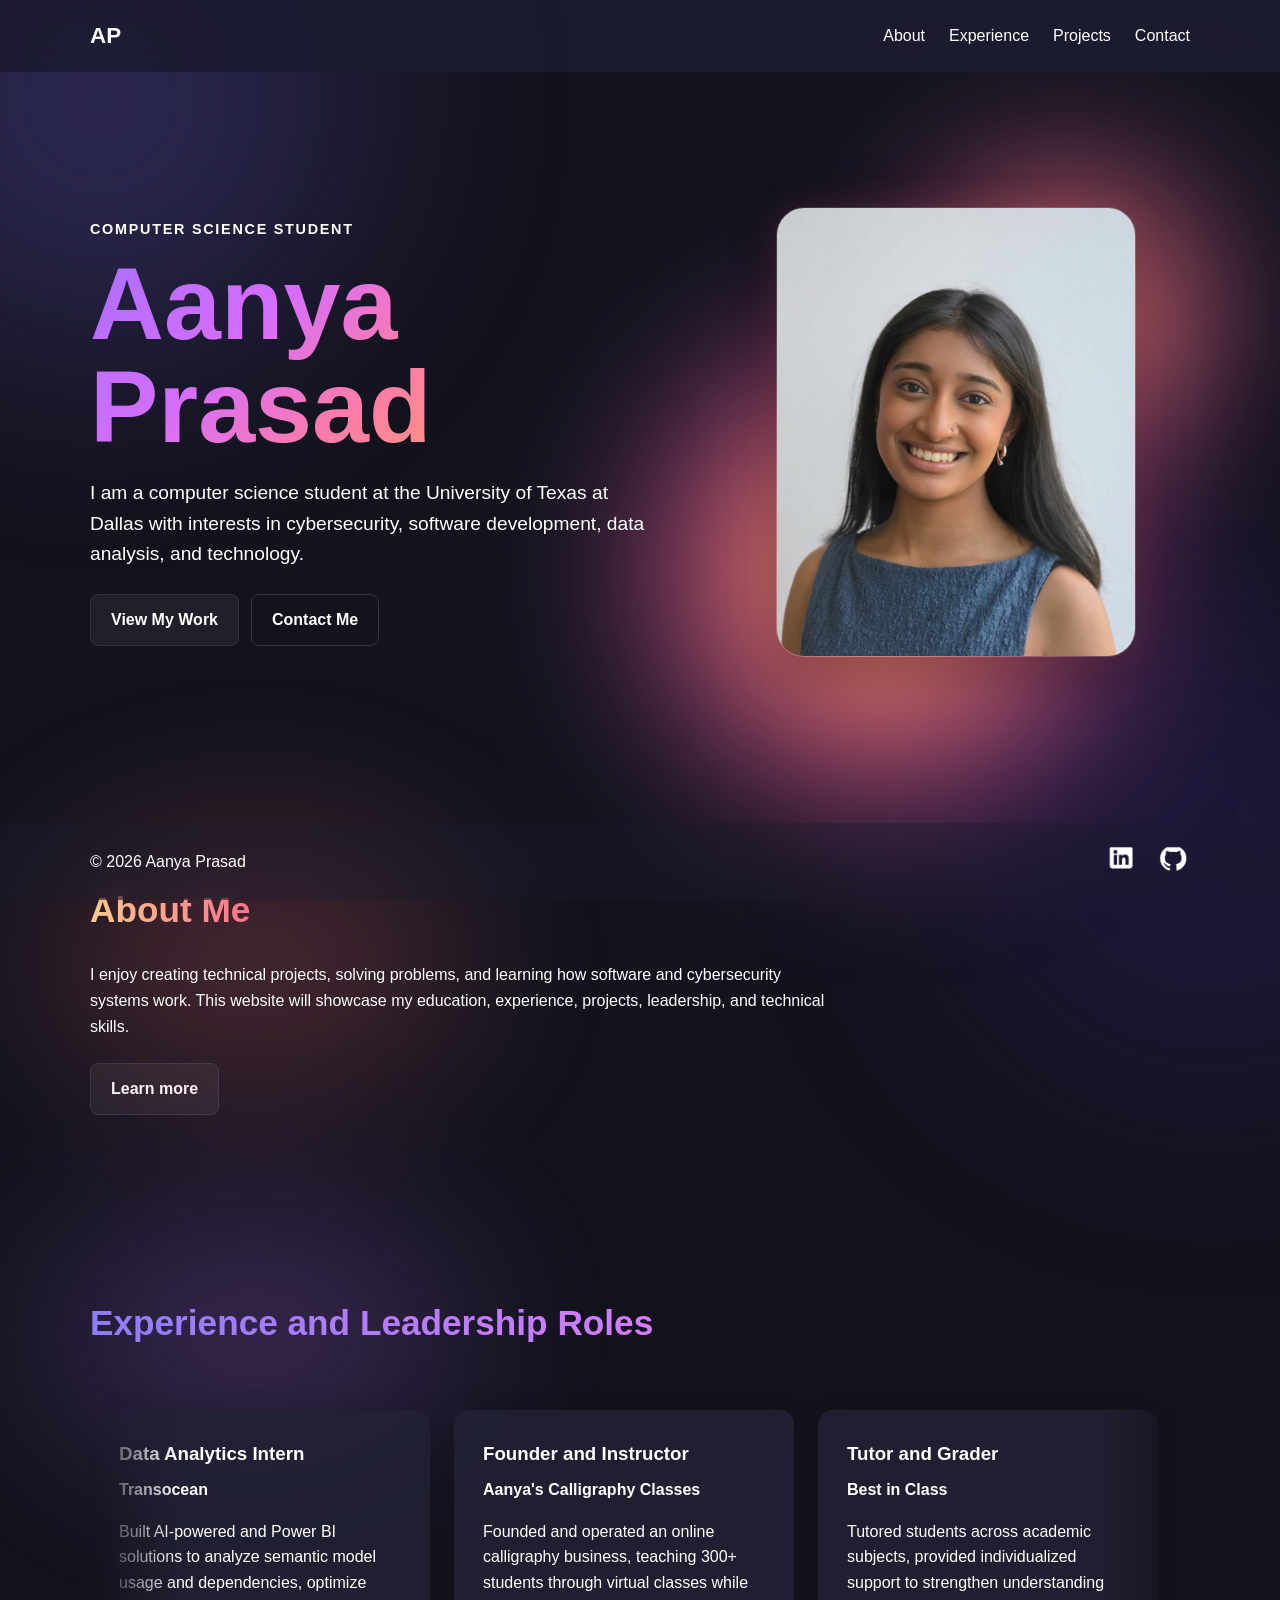
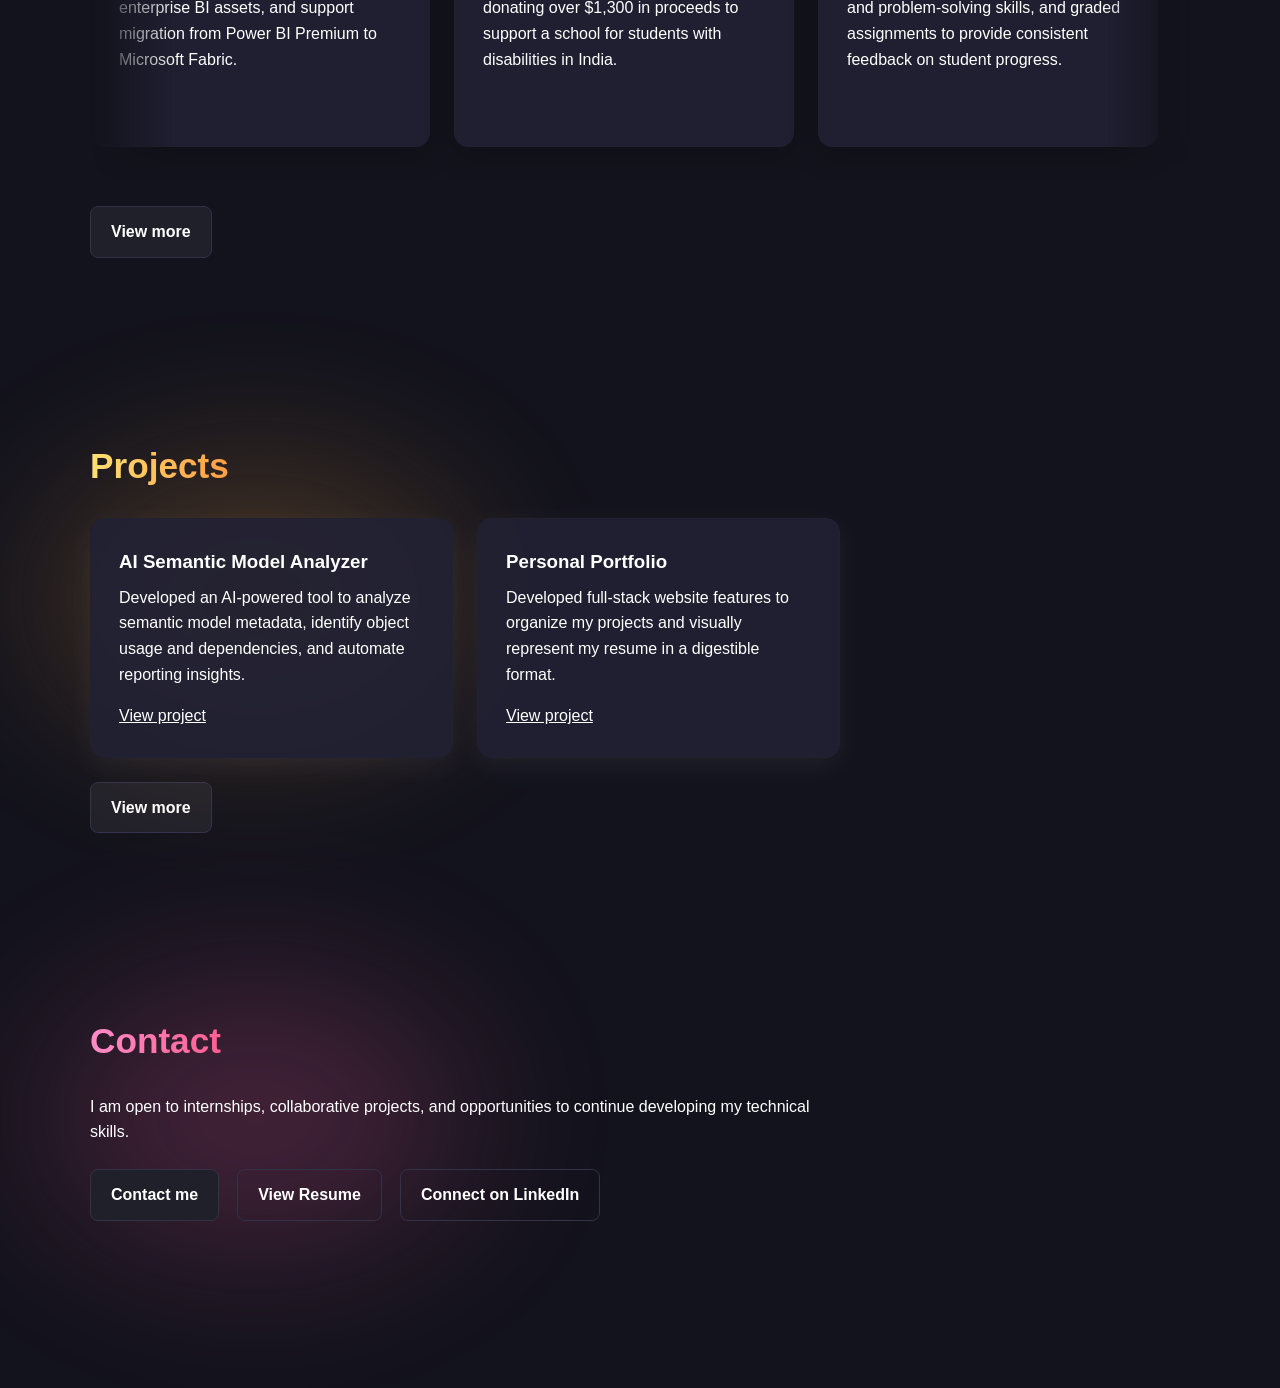
==== commit a3a3ee10: "finished it lol but updated all pages, made the experience a timeline, about me card section, added " ====
--- a/index.html
+++ b/index.html
@@ -80,6 +80,11 @@
                     leadership, and technical skills.
                 </p>
             </div>
+            <div class="button-group">
+                <a class="button primary-button" href="about.html">
+                        Learn more
+                </a>
+            </div>
         </section>
 
         <section id="experience" class="content-section experience-section">
@@ -172,6 +177,11 @@
                     </article>
                 </div>
             </div>
+            <div class = "button-group">
+                <a class="button primary-button" href="experience.html">
+                    View more
+                </a>
+            </div>
         </section>
 
         <section id="projects" class="content-section projects-section">
@@ -188,7 +198,7 @@
                             automate reporting insights.
                         </p>
 
-                        <a href="#" aria-label="View AI Semantic Model Analyzer">
+                        <a href="https://www.linkedin.com/feed/update/urn:li:activity:7493336618347425793/" aria-label="View AI Semantic Model Analyzer" target="_blank">
                             View project
                         </a>
                     </article>
@@ -202,11 +212,30 @@
                             digestible format.
                         </p>
 
-                        <a href="#" aria-label="View additional project">
+                        <a href="https://github.com/aanyaprsd/aanya-portfolio" aria-label="View additional project" target="_blank">
                             View project
                         </a>
                     </article>
+
+                    <!-- <article class="card">
+                        <h3>DTX Dandiya Website</h3>
+
+                        <p>
+                            Assisted in the development of full-stack website 
+                            features to organize competition logistics and 
+                            national team information.
+                        </p>
+
+                        <a href="https://dtxdandiya.com/" aria-label="View additional project" target="_blank">
+                            View project
+                        </a>
+                    </article> -->
                 </div>
+            </div>
+            <div class = "button-group">
+                <a class="button primary-button" href="projects.html">
+                    View more
+                </a>
             </div>
         </section>
 
@@ -219,7 +248,7 @@
                 </p>
                 <div class = "button-group">
                     <a class="button primary-button" href="contact.html">
-                        Contact me!
+                        Contact me
                     </a>
 
                     <a class="button secondary-button" href="assets/resume/Aanya_Resume_2026.pdf"
--- a/assets/css/style.css
+++ b/assets/css/style.css
@@ -10,6 +10,9 @@
 
 html {
     scroll-behavior: smooth;
+
+    scrollbar-color: #61263d #1d163a;
+    scrollbar-width: auto;
 }
 
 body {
@@ -210,6 +213,12 @@
     border-radius: 14px;
 
     box-shadow: 0 8px 30px rgba(253, 253, 253, 0.06);
+
+    transition:
+        transform 0.3s ease,
+        box-shadow 0.3s ease,
+        border-color 0.3s ease,
+        background-color 0.3s ease;
 }
 
 .card h3 {
@@ -222,6 +231,20 @@
 
 .card-subtitle {
     font-weight: bold;
+}
+
+.card:hover {
+    position: relative;
+    z-index: 5;
+
+    transform: scale(1.05);
+
+    background: rgba(39, 39, 62, 0.96);
+
+    box-shadow:
+        0 16px 40px rgba(0, 0, 0, 0.35),
+        0 0 12px rgba(255, 209, 109, 0.4),
+        0 0 30px rgba(208, 178, 68, 0.22);
 }
 
 /* ------------------------------
@@ -298,7 +321,7 @@
     box-shadow:
         0 16px 40px rgba(0, 0, 0, 0.35),
         0 0 12px rgba(213, 109, 255, 0.4),
-        0 0 30px rgba(255, 124, 167, 0.22);
+        0 0 30px rgba(161, 68, 208, 0.22);
 }
 
 @keyframes carousel-scroll {
@@ -352,7 +375,8 @@
 
 .social-icon {
     width: 34px;
-    height: 40px;
+    height: 34px;
+    object-fit: contain;
 
     transition:
         transform 0.25s ease,
@@ -405,6 +429,14 @@
         min-height: 64px;
     }
 
+    .nav-links a.active {
+    color: #ffffff;
+
+    text-shadow:
+        0 0 10px rgba(121, 107, 245, 0.7),
+        0 0 20px rgba(121, 107, 245, 0.35);
+    }
+
     .nav-links {
         gap: 12px;
 
